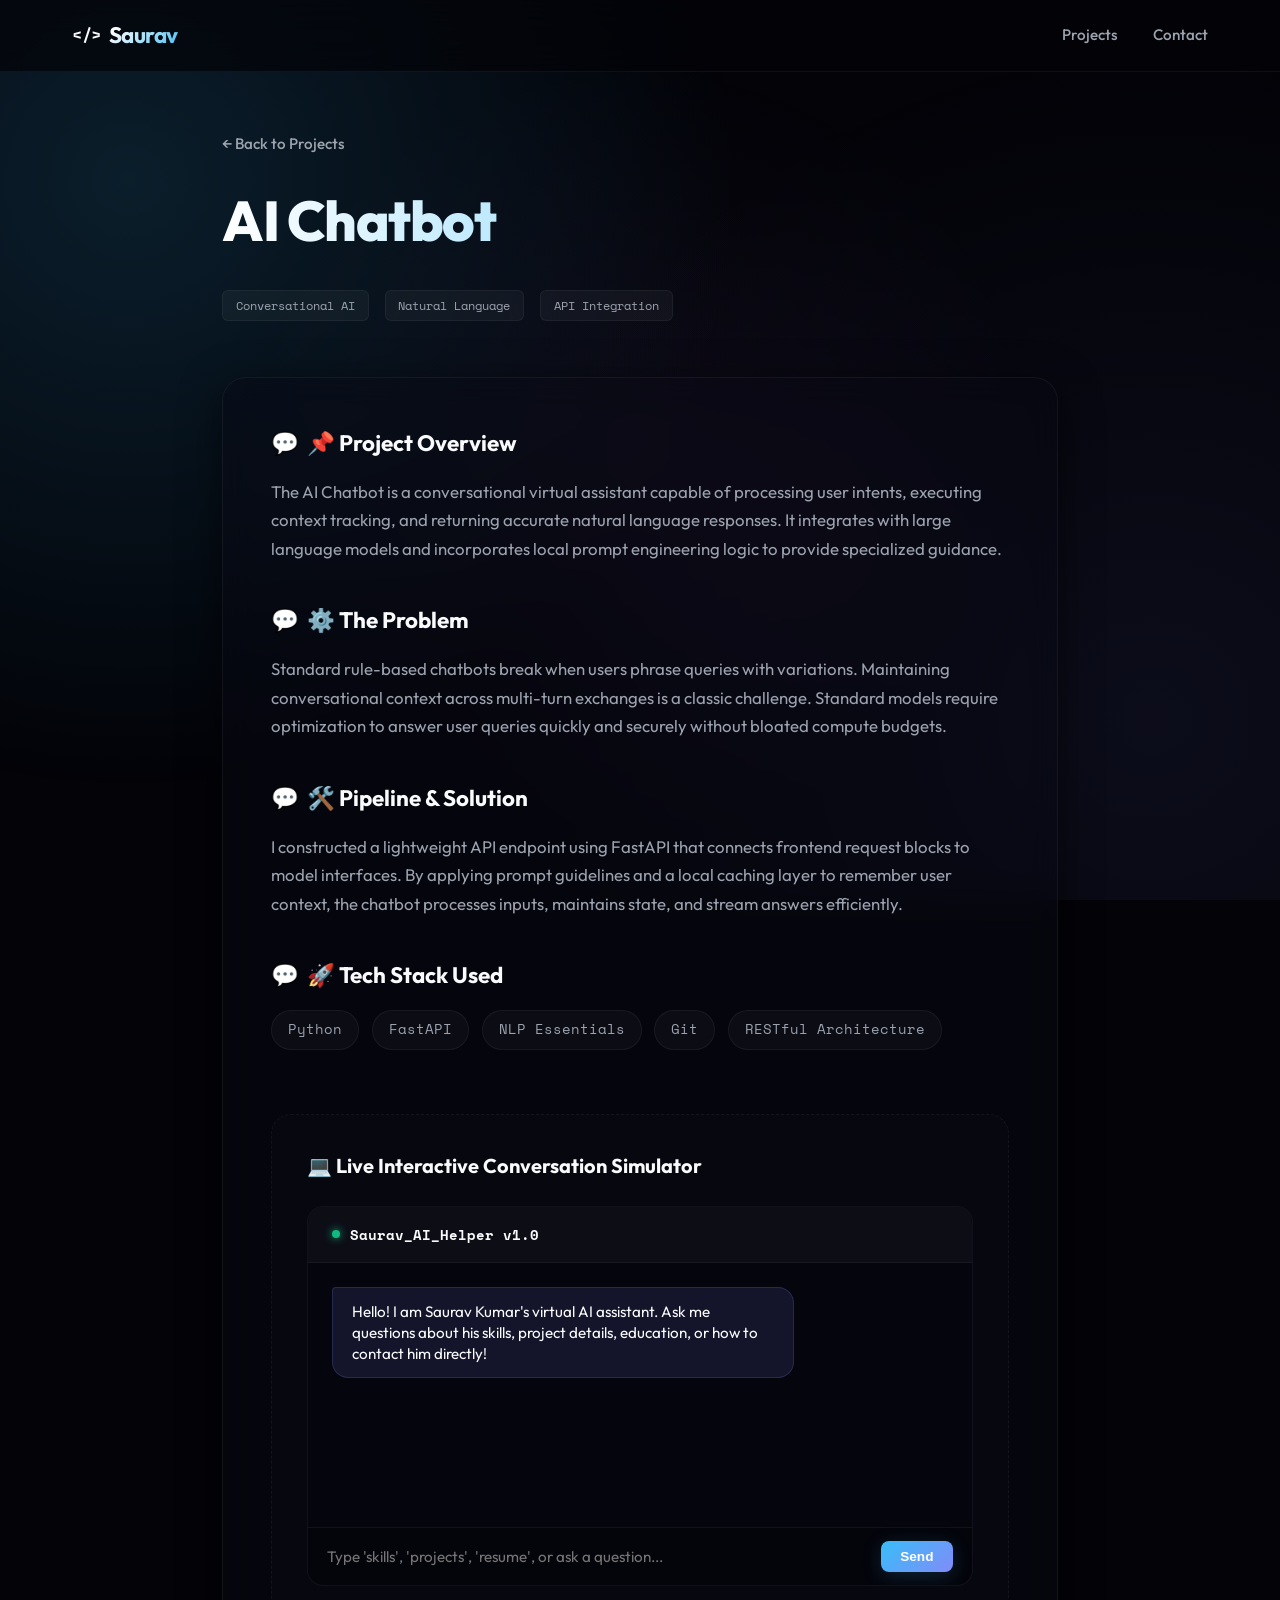
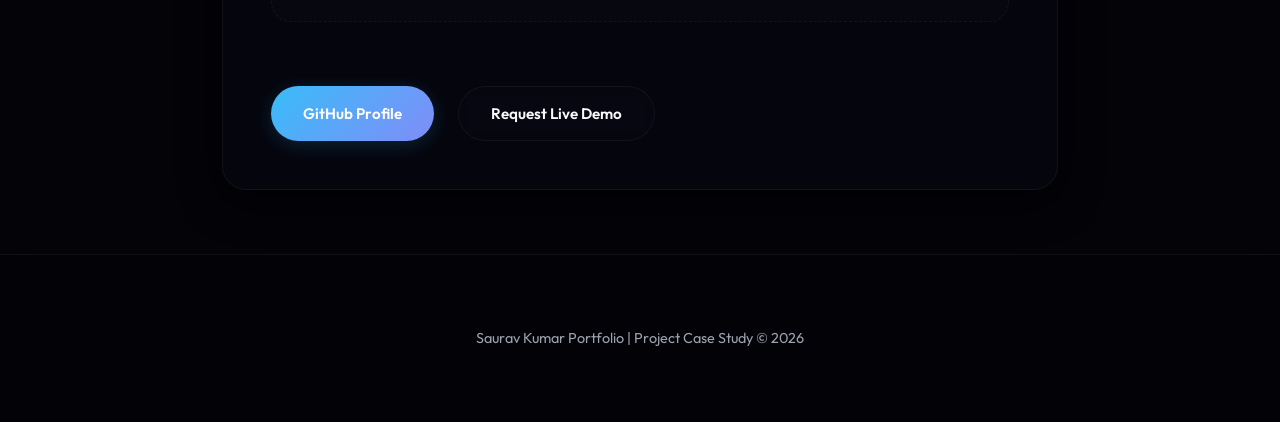
==== projects/ai-chatbot/index.html @ 412879da "Portfolio Production Release with Critical Bugfixes" ====
<!DOCTYPE html>
<html lang="en">
<head>
  <meta charset="UTF-8">
  <meta name="viewport" content="width=device-width, initial-scale=1.0">
  
  <!-- SEO tags -->
  <title>AI Chatbot Assistant | Saurav Kumar Project Case Study</title>
  <meta name="description" content="Case study and interactive chat simulator of Saurav Kumar's conversational AI assistant.">
  <meta name="keywords" content="AI Chatbot, Conversational AI, Python, FastAPI, API integration">
  
  <!-- Favicon -->
  <link rel="icon" type="image/png" href="https://fonts.gstatic.com/s/i/materialiconsoutlined/terminal/v14/24px.svg">

  <!-- Style links -->
  <link rel="stylesheet" href="../../css/style.css">
  <link rel="stylesheet" href="../../css/animations.css">
  
  <style>
    .project-detail-container {
      max-width: 900px;
      margin: 8rem auto 4rem;
      padding: 0 2rem;
    }
    .project-header-section {
      display: flex;
      flex-direction: column;
      gap: 1.5rem;
      margin-bottom: 3.5rem;
    }
    .back-btn-container {
      margin-bottom: 1rem;
    }
    .project-title {
      font-size: clamp(2.2rem, 6vw, 3.5rem);
      font-weight: 800;
      letter-spacing: -1.5px;
      background: linear-gradient(to right, #ffffff, var(--primary));
      -webkit-background-clip: text;
      -webkit-text-fill-color: transparent;
    }
    .project-meta {
      display: flex;
      gap: 1rem;
      flex-wrap: wrap;
    }
    .project-card-full {
      background: var(--bg-card);
      border: 1px solid var(--border-glass);
      border-radius: 24px;
      padding: 3rem;
      backdrop-filter: blur(16px);
      -webkit-backdrop-filter: blur(16px);
      box-shadow: var(--shadow-premium);
      display: flex;
      flex-direction: column;
      gap: 2.5rem;
      margin-bottom: 3rem;
    }
    .section-block h3 {
      font-size: 1.4rem;
      margin-bottom: 1rem;
      color: var(--text-main);
      display: flex;
      align-items: center;
      gap: 8px;
    }
    .section-block h3::before {
      content: '💬';
      color: var(--primary);
    }
    .section-block p {
      color: var(--text-muted);
      line-height: 1.7;
      font-size: 1.05rem;
    }
    .tech-tag-list {
      display: flex;
      flex-wrap: wrap;
      gap: 0.8rem;
      margin-top: 1rem;
    }
    .btn-row {
      display: flex;
      gap: 1.5rem;
      margin-top: 1.5rem;
    }

    /* Chat Simulator styling */
    .demo-widget-card {
      background: rgba(255, 255, 255, 0.01);
      border: 1px dashed var(--border-glass);
      border-radius: 20px;
      padding: 2.2rem;
      margin-top: 1.5rem;
    }
    .chat-simulator-container {
      background: rgba(5, 5, 15, 0.5);
      border: 1px solid var(--border-glass);
      border-radius: 16px;
      overflow: hidden;
      display: flex;
      flex-direction: column;
      height: 380px;
      margin-top: 1.5rem;
    }
    .chat-header {
      background: rgba(255, 255, 255, 0.03);
      padding: 1rem 1.5rem;
      border-bottom: 1px solid var(--border-glass);
      display: flex;
      align-items: center;
      gap: 10px;
    }
    .chat-status-dot {
      width: 8px;
      height: 8px;
      background-color: #10b981;
      border-radius: 50%;
      box-shadow: 0 0 8px #10b981;
    }
    .chat-messages {
      flex-grow: 1;
      padding: 1.5rem;
      overflow-y: auto;
      display: flex;
      flex-direction: column;
      gap: 1rem;
    }
    .chat-msg {
      max-width: 75%;
      padding: 0.8rem 1.2rem;
      border-radius: 16px;
      font-size: 0.95rem;
      line-height: 1.4;
    }
    .msg-bot {
      background: rgba(129, 140, 248, 0.12);
      border: 1px solid rgba(129, 140, 248, 0.18);
      color: var(--text-main);
      align-self: flex-start;
      border-top-left-radius: 4px;
    }
    .msg-user {
      background: var(--primary);
      color: #030308;
      align-self: flex-end;
      border-top-right-radius: 4px;
      font-weight: 500;
    }
    .chat-input-bar {
      border-top: 1px solid var(--border-glass);
      padding: 0.8rem 1.2rem;
      display: flex;
      gap: 0.8rem;
      background: rgba(0, 0, 0, 0.2);
    }
    .chat-input {
      flex-grow: 1;
      background: transparent;
      border: none;
      outline: none;
      color: var(--text-main);
      font-family: var(--font-main);
      font-size: 0.95rem;
    }
  </style>
</head>
<body>

  <!-- Background Gradients -->
  <div class="mesh-gradient"></div>

  <!-- NAVBAR -->
  <nav class="navbar">
    <div class="nav-container">
      <a href="../../index.html" class="logo-link">
        <h2 class="logo">Saurav</h2>
      </a>
      <div class="nav-links">
        <a href="../../index.html#projects" class="nav-link">Projects</a>
        <a href="../../index.html#contact" class="nav-link">Contact</a>
      </div>
    </div>
  </nav>

  <!-- MAIN CONTAINER -->
  <main class="project-detail-container">
    <div class="back-btn-container">
      <a href="../../index.html#projects" class="nav-link back-btn" style="display: inline-flex; align-items: center;">
        ← Back to Projects
      </a>
    </div>

    <div class="project-header-section">
      <h1 class="project-title">AI Chatbot</h1>
      <div class="project-meta">
        <span class="tag">Conversational AI</span>
        <span class="tag">Natural Language</span>
        <span class="tag">API Integration</span>
      </div>
    </div>

    <div class="project-card-full">
      <div class="section-block">
        <h3>📌 Project Overview</h3>
        <p>
          The AI Chatbot is a conversational virtual assistant capable of processing user intents, executing context tracking, and returning accurate natural language responses. It integrates with large language models and incorporates local prompt engineering logic to provide specialized guidance.
        </p>
      </div>

      <div class="section-block">
        <h3>⚙️ The Problem</h3>
        <p>
          Standard rule-based chatbots break when users phrase queries with variations. Maintaining conversational context across multi-turn exchanges is a classic challenge. Standard models require optimization to answer user queries quickly and securely without bloated compute budgets.
        </p>
      </div>

      <div class="section-block">
        <h3>🛠️ Pipeline & Solution</h3>
        <p>
          I constructed a lightweight API endpoint using FastAPI that connects frontend request blocks to model interfaces. By applying prompt guidelines and a local caching layer to remember user context, the chatbot processes inputs, maintains state, and stream answers efficiently.
        </p>
      </div>

      <div class="section-block">
        <h3>🚀 Tech Stack Used</h3>
        <div class="tech-tag-list">
          <span class="skill-tag">Python</span>
          <span class="skill-tag">FastAPI</span>
          <span class="skill-tag">NLP Essentials</span>
          <span class="skill-tag">Git</span>
          <span class="skill-tag">RESTful Architecture</span>
        </div>
      </div>

      <!-- INTERACTIVE CHATBOT WIDGET (Phase 3 Interactive Demo) -->
      <div class="demo-widget-card">
        <h3 style="font-size: 1.25rem; color: var(--text-main); margin-bottom: 1rem;">💻 Live Interactive Conversation Simulator</h3>
        
        <div class="chat-simulator-container">
          <div class="chat-header">
            <span class="chat-status-dot"></span>
            <span style="font-size: 0.9rem; font-family: var(--font-mono); font-weight: 600;">Saurav_AI_Helper v1.0</span>
          </div>
          
          <div id="chat-messages" class="chat-messages">
            <div class="chat-msg msg-bot">
              Hello! I am Saurav Kumar's virtual AI assistant. Ask me questions about his skills, project details, education, or how to contact him directly!
            </div>
          </div>
          
          <div class="chat-input-bar">
            <input type="text" id="chat-user-input" class="chat-input" placeholder="Type 'skills', 'projects', 'resume', or ask a question..." autocomplete="off">
            <button id="chat-send-btn" class="btn btn-primary" style="padding: 0.5rem 1.2rem; border-radius: 8px; font-size: 0.85rem;">
              <span>Send</span>
            </button>
          </div>
        </div>
      </div>

      <div class="btn-row">
        <a href="https://github.com/saurav827" target="_blank" rel="noopener noreferrer" class="btn btn-primary">GitHub Profile</a>
        <a href="../../index.html#contact" class="btn btn-secondary">Request Live Demo</a>
      </div>
    </div>
  </main>

  <!-- FOOTER -->
  <footer class="footer">
    <div class="footer-content">
      <p class="footer-text">Saurav Kumar Portfolio | Project Case Study © 2026</p>
    </div>
  </footer>

  <!-- Chat Script -->
  <script>
    document.addEventListener('DOMContentLoaded', () => {
      const messagesContainer = document.getElementById('chat-messages');
      const userInput = document.getElementById('chat-user-input');
      const sendBtn = document.getElementById('chat-send-btn');

      const appendMessage = (text, isUser = false) => {
        const bubble = document.createElement('div');
        bubble.className = `chat-msg ${isUser ? 'msg-user' : 'msg-bot'}`;
        bubble.textContent = text;
        messagesContainer.appendChild(bubble);
        messagesContainer.scrollTop = messagesContainer.scrollHeight;
      };

      const handleSend = () => {
        const query = userInput.value.trim();
        if (query === '') return;

        appendMessage(query, true);
        userInput.value = '';

        // Bot thinking delay
        setTimeout(() => {
          let response = "That's a great question! I am programmed to discuss Saurav Kumar's credentials. Try asking me about his 'skills', 'projects', 'education', or 'contact' details.";
          
          const q = query.toLowerCase();
          if (q.includes('skill') || q.includes('techno') || q.includes('stack')) {
            response = "Saurav's technical skillset is categorized into:\n\n• Frontend: HTML5, CSS3, JavaScript, React, GSAP\n• Backend: FastAPI, Flask, Node.js\n• AI/ML: Python, Pandas, NumPy, Scikit-Learn, NLP\n• Database: SQLite, MySQL";
          } else if (q.includes('project') || q.includes('work') || q.includes('portfol')) {
            response = "Saurav has built several featured systems:\n\n1. Fake News Detection: An NLP tool vectorizing headlines with Scikit-learn.\n2. Loan Approval: ML risk assessor calculating eligibility scores.\n3. Anti Gravity Sandbox: Matter.js physics playground.\n4. AI Chatbot: FastAPI context-aware messaging assistant.";
          } else if (q.includes('contact') || q.includes('email') || q.includes('linked') || q.includes('reach')) {
            response = "You can reach Saurav Kumar directly via:\n\n• Email: sauravkumarnonia@gmail.com\n• LinkedIn: linkedin.com/in/sauravkr9\n• GitHub: github.com/saurav827";
          } else if (q.includes('education') || q.includes('degree') || q.includes('college') || q.includes('btech')) {
            response = "Saurav is pursuing a B.Tech in Computer Science & Engineering (2022-2026), focused on Machine Learning pipelines and full stack structures.";
          } else if (q.includes('hello') || q.includes('hi ') || q.includes('hey')) {
            response = "Hello there! How can I help you explore Saurav Kumar's developer profile today?";
          } else if (q.includes('resume') || q.includes('cv')) {
            response = "You can download Saurav's full developer resume directly from the Hero section on the main portfolio page via the 'Download CV' link!";
          }

          appendMessage(response, false);
        }, 800);
      };

      sendBtn.addEventListener('click', handleSend);
      userInput.addEventListener('keydown', (e) => {
        if (e.key === 'Enter') {
          handleSend();
        }
      });
    });
  </script>
</body>
</html>
---- css/style.css ----
@import url('https://fonts.googleapis.com/css2?family=Space+Mono:wght@400;700&family=Outfit:wght@300;400;500;600;700&display=swap');

:root {
  /* Premium Dark Theme variables (Vercel/Linear inspired) */
  --bg-dark: #000002;
  --bg-body: #030308;
  --bg-card: rgba(10, 10, 20, 0.45);
  --bg-nav: rgba(3, 3, 8, 0.7);
  --primary: #38bdf8;
  --secondary: #818cf8;
  --accent-purple: #c084fc;
  --accent-pink: #f472b6;
  --accent-glow: rgba(56, 189, 248, 0.15);
  --text-main: #f9fafb;
  --text-muted: #9ca3af;
  --border-glass: rgba(255, 255, 255, 0.05);
  --border-glass-hover: rgba(255, 255, 255, 0.12);
  --shadow-premium: 0 10px 40px rgba(0, 0, 0, 0.6);
  --shadow-inset: inset 0 1px 2px rgba(255, 255, 255, 0.05);
  
  --font-main: 'Outfit', sans-serif;
  --font-mono: 'Space Mono', monospace;
  --transition: all 0.3s cubic-bezier(0.16, 1, 0.3, 1);
}

/* Light Theme variables (Stripe/GitHub inspired) */
body[data-theme="light"] {
  --bg-dark: #f8fafc;
  --bg-body: #ffffff;
  --bg-card: rgba(255, 255, 255, 0.8);
  --bg-nav: rgba(255, 255, 255, 0.8);
  --primary: #0284c7;
  --secondary: #4f46e5;
  --accent-purple: #7c3aed;
  --accent-pink: #db2777;
  --accent-glow: rgba(2, 132, 199, 0.08);
  --text-main: #0f172a;
  --text-muted: #475569;
  --border-glass: rgba(0, 0, 0, 0.06);
  --border-glass-hover: rgba(0, 0, 0, 0.12);
  --shadow-premium: 0 8px 30px rgba(0, 0, 0, 0.04);
  --shadow-inset: inset 0 1px 0 rgba(255, 255, 255, 0.6);
}

* {
  margin: 0;
  padding: 0;
  box-sizing: border-box;
}

html {
  scroll-behavior: smooth;
}

body {
  background-color: var(--bg-body);
  color: var(--text-main);
  font-family: var(--font-main);
  overflow-x: hidden;
  line-height: 1.6;
  transition: background-color 0.4s ease, color 0.4s ease;
}

/* BACKGROUNDS */
.mesh-gradient {
  position: fixed;
  top: 0;
  left: 0;
  width: 100%;
  height: 100%;
  z-index: -1;
  background: 
    radial-gradient(circle at 10% 20%, var(--accent-glow) 0%, transparent 45%),
    radial-gradient(circle at 90% 80%, rgba(129, 140, 248, 0.08) 0%, transparent 50%),
    radial-gradient(circle at 50% 50%, rgba(192, 132, 252, 0.05) 0%, transparent 50%);
  pointer-events: none;
}

/* NAVBAR */
.navbar {
  position: fixed;
  top: 0;
  width: 100%;
  padding: 1.1rem 0;
  z-index: 1000;
  background: var(--bg-nav);
  backdrop-filter: blur(20px);
  -webkit-backdrop-filter: blur(20px);
  border-bottom: 1px solid var(--border-glass);
  transition: background 0.3s, border 0.3s;
}

.nav-container {
  max-width: 1200px;
  margin: 0 auto;
  display: flex;
  justify-content: space-between;
  align-items: center;
  padding: 0 2rem;
}

.logo-link {
  text-decoration: none;
}

.logo {
  font-size: 1.4rem;
  font-weight: 700;
  letter-spacing: -0.5px;
  background: linear-gradient(135deg, var(--text-main) 40%, var(--primary) 100%);
  -webkit-background-clip: text;
  -webkit-text-fill-color: transparent;
  display: flex;
  align-items: center;
  gap: 8px;
}

.logo::before {
  content: '</>';
  font-family: var(--font-mono);
  font-size: 1.05rem;
  color: var(--primary);
  font-weight: 700;
}

.nav-links {
  display: flex;
  gap: 2.2rem;
  align-items: center;
}

.nav-link {
  text-decoration: none;
  color: var(--text-muted);
  font-size: 0.95rem;
  font-weight: 500;
  transition: var(--transition);
  position: relative;
  padding: 4px 0;
}

.nav-link::after {
  content: '';
  position: absolute;
  bottom: 0;
  left: 0;
  width: 0;
  height: 2px;
  background: var(--primary);
  transition: var(--transition);
}

.nav-link:hover {
  color: var(--text-main);
}

.nav-link:hover::after {
  width: 100%;
}

.nav-right-btn-group {
  display: flex;
  align-items: center;
  gap: 1.2rem;
}

.theme-toggle {
  background: var(--bg-card);
  border: 1px solid var(--border-glass);
  color: var(--text-main);
  cursor: pointer;
  font-size: 1.05rem;
  padding: 8px 12px;
  border-radius: 12px;
  transition: var(--transition);
}

.theme-toggle:hover {
  transform: scale(1.05);
  border-color: var(--primary);
  box-shadow: 0 0 15px rgba(56, 189, 248, 0.2);
}

.menu-btn {
  display: none;
  background: none;
  border: none;
  color: var(--text-main);
  font-size: 1.8rem;
  cursor: pointer;
}

/* HERO SECTION */
.hero {
  min-height: 100vh;
  display: flex;
  flex-direction: column;
  justify-content: center;
  align-items: center;
  text-align: center;
  padding: 8rem 2rem 4rem;
  position: relative;
}

/* Glowing Availability Badge */
.availability-badge {
  display: inline-flex;
  align-items: center;
  gap: 8px;
  background: rgba(16, 185, 129, 0.08);
  border: 1px solid rgba(16, 185, 129, 0.2);
  color: #10b981;
  padding: 6px 14px;
  border-radius: 50px;
  font-size: 0.85rem;
  font-weight: 600;
  margin-bottom: 2rem;
  font-family: var(--font-mono);
}

.badge-dot {
  width: 8px;
  height: 8px;
  background-color: #10b981;
  border-radius: 50%;
  position: relative;
}

.badge-dot::after {
  content: '';
  position: absolute;
  top: 0;
  left: 0;
  width: 100%;
  height: 100%;
  border-radius: 50%;
  background-color: #10b981;
  animation: ping 1.5s cubic-bezier(0, 0, 0.2, 1) infinite;
}

@keyframes ping {
  75%, 100% {
    transform: scale(2.5);
    opacity: 0;
  }
}

.profile-image-wrapper {
  position: relative;
  width: 160px;
  height: 160px;
  margin-bottom: 2rem;
}

.profile-image {
  width: 100%;
  height: 100%;
  border-radius: 50%;
  object-fit: cover;
  border: 1px solid var(--border-glass);
  padding: 6px;
  background: var(--bg-card);
  position: relative;
  z-index: 2;
}

.profile-glow {
  position: absolute;
  top: 50%;
  left: 50%;
  transform: translate(-50%, -50%);
  width: 106%;
  height: 106%;
  border-radius: 50%;
  border: 1px solid var(--primary);
  box-shadow: 0 0 35px var(--accent-glow);
  animation: pulse-glow 3s infinite ease-in-out;
  z-index: 1;
}

@keyframes pulse-glow {
  0%, 100% { opacity: 0.6; transform: translate(-50%, -50%) scale(1); }
  50% { opacity: 1; transform: translate(-50%, -50%) scale(1.03); border-color: var(--secondary); }
}

.hero-tagline {
  font-size: 0.85rem;
  text-transform: uppercase;
  letter-spacing: 3px;
  color: var(--primary);
  margin-bottom: 0.8rem;
  font-family: var(--font-mono);
  font-weight: 700;
}

.hero-title {
  font-size: clamp(2.8rem, 8vw, 4.8rem);
  font-weight: 800;
  letter-spacing: -2px;
  margin-bottom: 0.8rem;
  line-height: 1.1;
  background: linear-gradient(135deg, #ffffff 40%, #a5b4fc 75%, var(--primary) 100%);
  -webkit-background-clip: text;
  -webkit-text-fill-color: transparent;
}

body[data-theme="light"] .hero-title {
  background: linear-gradient(135deg, #0f172a 40%, #4338ca 75%, var(--primary) 100%);
  -webkit-background-clip: text;
  -webkit-text-fill-color: transparent;
}

.hero-subtitle {
  font-family: var(--font-mono);
  font-size: clamp(1.1rem, 3vw, 1.4rem);
  color: var(--text-muted);
  margin-bottom: 2.2rem;
  height: 1.5em;
  font-weight: 500;
}

.typing-text {
  color: var(--secondary);
}

.typing-text::after {
  content: '|';
  animation: blink 0.8s infinite;
  margin-left: 2px;
  color: var(--primary);
}

@keyframes blink {
  0%, 100% { opacity: 1; }
  50% { opacity: 0; }
}

.hero-description {
  max-width: 660px;
  font-size: 1.15rem;
  color: var(--text-muted);
  margin-bottom: 2.8rem;
  font-weight: 400;
}

.hero-buttons {
  display: flex;
  gap: 1.2rem;
  margin-bottom: 4.5rem;
  flex-wrap: wrap;
  justify-content: center;
}

.btn {
  padding: 0.9rem 2rem;
  border-radius: 50px;
  text-decoration: none;
  font-weight: 600;
  font-size: 0.95rem;
  transition: var(--transition);
  cursor: pointer;
  display: inline-flex;
  align-items: center;
  gap: 8px;
}

.btn-primary {
  background: linear-gradient(135deg, var(--primary) 0%, var(--secondary) 100%);
  color: #ffffff;
  border: none;
  box-shadow: 0 4px 20px rgba(56, 189, 248, 0.18);
}

.btn-primary:hover {
  transform: translateY(-2px);
  box-shadow: 0 6px 25px rgba(56, 189, 248, 0.3);
}

.btn-secondary {
  background: var(--bg-card);
  color: var(--text-main);
  border: 1px solid var(--border-glass);
  backdrop-filter: blur(8px);
}

.btn-secondary:hover {
  background: var(--border-glass-hover);
  border-color: var(--primary);
  transform: translateY(-2px);
}

.hero-stats {
  display: flex;
  gap: 4.5rem;
  margin-top: 2rem;
  margin-bottom: 1rem;
}

.stat {
  display: flex;
  flex-direction: column;
  align-items: center;
}

.stat-number {
  font-size: 2.1rem;
  font-weight: 700;
  color: var(--text-main);
  background: linear-gradient(135deg, var(--text-main) 50%, var(--primary) 100%);
  -webkit-background-clip: text;
  -webkit-text-fill-color: transparent;
}

.stat-label {
  font-size: 0.75rem;
  color: var(--text-muted);
  text-transform: uppercase;
  letter-spacing: 1.5px;
  margin-top: 4px;
}

.scroll-indicator {
  margin-top: auto;
  padding-top: 3.5rem;
  display: flex;
  flex-direction: column;
  align-items: center;
  gap: 8px;
  color: var(--text-muted);
  font-size: 0.8rem;
  text-transform: uppercase;
  letter-spacing: 1px;
}

.arrow-down {
  width: 20px;
  height: 20px;
  border-bottom: 2px solid var(--text-muted);
  border-right: 2px solid var(--text-muted);
  transform: rotate(45deg);
  animation: bounce-arrow 2s infinite;
}

@keyframes bounce-arrow {
  0%, 20%, 50%, 80%, 100% { transform: translateY(0) rotate(45deg); }
  40% { transform: translateY(-8px) rotate(45deg); }
  60% { transform: translateY(-4px) rotate(45deg); }
}

/* SECTIONS COMMON */
section {
  padding: 8rem 2rem;
  max-width: 1200px;
  margin: 0 auto;
}

.section-header {
  margin-bottom: 4rem;
  position: relative;
}

.section-header h2 {
  font-size: 2.4rem;
  font-weight: 700;
  letter-spacing: -1px;
  color: var(--text-main);
}

.header-accent {
  width: 50px;
  height: 4px;
  background: linear-gradient(to right, var(--primary), var(--secondary));
  margin-top: 0.8rem;
  border-radius: 2px;
}

/* ABOUT SECTION */
.about-grid {
  display: grid;
  grid-template-columns: 1.1fr 0.9fr;
  gap: 4rem;
  align-items: center;
}

.about-text p {
  margin-bottom: 1.5rem;
  color: var(--text-muted);
  font-size: 1.1rem;
  line-height: 1.7;
}

.about-info {
  background: var(--bg-card);
  padding: 2.5rem;
  border-radius: 24px;
  border: 1px solid var(--border-glass);
  backdrop-filter: blur(16px);
  -webkit-backdrop-filter: blur(16px);
  display: flex;
  flex-direction: column;
  gap: 1.8rem;
  box-shadow: var(--shadow-premium);
}

.info-item {
  display: flex;
  flex-direction: column;
  gap: 0.3rem;
}

.info-item strong {
  font-size: 0.8rem;
  text-transform: uppercase;
  letter-spacing: 1.5px;
  color: var(--primary);
  font-family: var(--font-mono);
}

.info-item span {
  font-size: 1.1rem;
  color: var(--text-main);
  font-weight: 500;
}

/* EDUCATION TIMELINE & ROADMAP */
.about-timeline-section {
  margin-top: 6rem;
}

.timeline-title {
  text-align: center;
  font-size: 1.8rem;
  margin-bottom: 3rem;
  font-weight: 700;
}

.timeline {
  position: relative;
  max-width: 850px;
  margin: 0 auto;
}

.timeline::before {
  content: '';
  position: absolute;
  left: 50%;
  top: 0;
  bottom: 0;
  width: 2px;
  background: var(--border-glass);
  transform: translateX(-50%);
}

.timeline-item {
  position: relative;
  margin-bottom: 3.5rem;
  width: 50%;
  padding: 0 2.5rem;
}

.timeline-item:nth-child(odd) {
  left: 0;
  text-align: right;
}

.timeline-item:nth-child(even) {
  left: 50%;
  text-align: left;
}

.timeline-dot {
  position: absolute;
  top: 6px;
  width: 16px;
  height: 16px;
  border-radius: 50%;
  background: var(--bg-body);
  border: 3px solid var(--primary);
  z-index: 10;
}

.timeline-item:nth-child(odd) .timeline-dot {
  right: -8px;
}

.timeline-item:nth-child(even) .timeline-dot {
  left: -8px;
}

.timeline-date {
  font-family: var(--font-mono);
  font-size: 0.9rem;
  color: var(--primary);
  font-weight: 700;
  margin-bottom: 0.5rem;
}

.timeline-content {
  background: var(--bg-card);
  border: 1px solid var(--border-glass);
  padding: 1.8rem;
  border-radius: 20px;
  backdrop-filter: blur(12px);
  -webkit-backdrop-filter: blur(12px);
  box-shadow: var(--shadow-premium);
  transition: var(--transition);
}

.timeline-content:hover {
  border-color: var(--secondary);
  transform: translateY(-3px);
  box-shadow: 0 10px 25px rgba(129, 140, 248, 0.08);
}

.timeline-content h3 {
  font-size: 1.2rem;
  color: var(--text-main);
  margin-bottom: 0.4rem;
  font-weight: 600;
}

.timeline-content h4 {
  font-size: 0.9rem;
  color: var(--secondary);
  margin-bottom: 0.8rem;
  font-weight: 500;
}

.timeline-content p {
  font-size: 0.95rem;
  color: var(--text-muted);
  line-height: 1.5;
}

/* SKILLS SECTION */
.skills-container {
  display: grid;
  grid-template-columns: repeat(auto-fit, minmax(220px, 1fr));
  gap: 2rem;
}

.skills-category {
  background: var(--bg-card);
  border: 1px solid var(--border-glass);
  border-radius: 20px;
  padding: 2.2rem;
  backdrop-filter: blur(16px);
  -webkit-backdrop-filter: blur(16px);
  box-shadow: var(--shadow-premium);
  transition: var(--transition);
}

.skills-category:hover {
  transform: translateY(-5px);
  border-color: var(--primary);
  box-shadow: 0 12px 25px rgba(56, 189, 248, 0.08);
}

.skills-category h3 {
  font-size: 1.25rem;
  margin-bottom: 1.5rem;
  color: var(--text-main);
  border-bottom: 1px solid var(--border-glass);
  padding-bottom: 0.6rem;
  display: flex;
  align-items: center;
  gap: 8px;
}

.skills-category h3::before {
  content: '✦';
  color: var(--primary);
}

.skills-tags {
  display: flex;
  flex-wrap: wrap;
  gap: 0.6rem;
}

.skill-tag {
  background: rgba(255, 255, 255, 0.03);
  padding: 0.5rem 1rem;
  border-radius: 50px;
  border: 1px solid var(--border-glass);
  font-size: 0.85rem;
  font-weight: 500;
  color: var(--text-muted);
  transition: var(--transition);
  font-family: var(--font-mono);
}

.skill-tag:hover {
  border-color: var(--secondary);
  background: rgba(129, 140, 248, 0.08);
  transform: translateY(-2px);
  color: var(--text-main);
}

/* PROJECTS SECTION */
.featured-project-card {
  background: var(--bg-card);
  border: 1px solid var(--border-glass);
  border-radius: 24px;
  padding: 3rem;
  margin-bottom: 4rem;
  backdrop-filter: blur(20px);
  -webkit-backdrop-filter: blur(20px);
  box-shadow: var(--shadow-premium);
  display: grid;
  grid-template-columns: 1.2fr 0.8fr;
  gap: 3.5rem;
  transition: var(--transition);
  position: relative;
  overflow: hidden;
}

.featured-project-card:hover {
  border-color: var(--primary);
  box-shadow: 0 20px 50px rgba(56, 189, 248, 0.12);
}

.featured-badge {
  position: absolute;
  top: 1.5rem;
  right: 1.5rem;
  background: linear-gradient(135deg, var(--primary), var(--secondary));
  color: white;
  padding: 6px 14px;
  border-radius: 50px;
  font-size: 0.75rem;
  font-weight: 700;
  letter-spacing: 1px;
  text-transform: uppercase;
  box-shadow: 0 2px 10px rgba(56, 189, 248, 0.2);
}

.featured-left {
  display: flex;
  flex-direction: column;
  justify-content: center;
}

.featured-left h3 {
  font-size: 2rem;
  color: var(--text-main);
  margin-bottom: 1rem;
  font-weight: 700;
}

.featured-left p {
  color: var(--text-muted);
  font-size: 1.05rem;
  line-height: 1.6;
  margin-bottom: 1.8rem;
}

.featured-details {
  display: flex;
  flex-direction: column;
  gap: 1.5rem;
  margin-bottom: 2rem;
}

.details-block h4 {
  font-size: 0.95rem;
  color: var(--primary);
  text-transform: uppercase;
  letter-spacing: 1px;
  margin-bottom: 0.4rem;
}

.details-block p {
  font-size: 0.95rem;
  color: var(--text-muted);
  margin-bottom: 0;
  line-height: 1.4;
}

.featured-right {
  display: flex;
  flex-direction: column;
  justify-content: center;
  align-items: center;
  background: radial-gradient(circle at center, rgba(129, 140, 248, 0.05) 0%, transparent 80%);
  border-left: 1px solid var(--border-glass);
  padding-left: 3.5rem;
}

.featured-metrics-row {
  display: grid;
  grid-template-columns: repeat(2, 1fr);
  gap: 2rem;
  width: 100%;
  margin-top: 1.5rem;
}

.metric-box {
  background: rgba(255, 255, 255, 0.02);
  border: 1px solid var(--border-glass);
  border-radius: 16px;
  padding: 1.2rem;
  text-align: center;
  transition: var(--transition);
}

.metric-box:hover {
  border-color: var(--secondary);
  background: rgba(129, 140, 248, 0.04);
}

.metric-val {
  font-size: 1.8rem;
  font-weight: 700;
  color: var(--secondary);
  font-family: var(--font-mono);
}

.metric-lbl {
  font-size: 0.75rem;
  color: var(--text-muted);
  text-transform: uppercase;
  letter-spacing: 0.5px;
  margin-top: 4px;
}

.projects-grid {
  display: grid;
  grid-template-columns: repeat(auto-fit, minmax(330px, 1fr));
  gap: 2.5rem;
}

.project-card {
  background: var(--bg-card);
  border-radius: 24px;
  overflow: hidden;
  border: 1px solid var(--border-glass);
  backdrop-filter: blur(16px);
  -webkit-backdrop-filter: blur(16px);
  transition: var(--transition);
  display: flex;
  flex-direction: column;
}

.project-card:hover {
  transform: translateY(-8px);
  border-color: var(--primary);
  box-shadow: 0 20px 45px rgba(56, 189, 248, 0.12);
}

.project-image {
  position: relative;
  height: 200px;
  overflow: hidden;
}

.project-image-fallback {
  width: 100%;
  height: 100%;
  display: flex;
  flex-direction: column;
  justify-content: center;
  align-items: center;
  padding: 2rem;
  color: var(--primary);
  text-align: center;
  background: radial-gradient(circle at center, rgba(129, 140, 248, 0.08) 0%, transparent 85%);
  transition: var(--transition);
}

.project-image-fallback span {
  font-size: 2.8rem;
  margin-bottom: 8px;
}

.project-image-fallback p {
  font-family: var(--font-mono);
  font-size: 0.75rem;
  color: var(--text-muted);
  letter-spacing: 1px;
}

.project-overlay {
  position: absolute;
  inset: 0;
  background: rgba(5, 5, 15, 0.75);
  backdrop-filter: blur(6px);
  display: flex;
  justify-content: center;
  align-items: center;
  opacity: 0;
  transition: opacity 0.3s ease;
}

.project-card:hover .project-overlay {
  opacity: 1;
}

.project-content {
  padding: 2rem;
  display: flex;
  flex-direction: column;
  flex-grow: 1;
}

.project-content h3 {
  font-size: 1.35rem;
  margin-bottom: 0.6rem;
  color: var(--text-main);
  font-weight: 700;
}

.project-content p {
  color: var(--text-muted);
  font-size: 0.95rem;
  margin-bottom: 1.8rem;
  line-height: 1.5;
  flex-grow: 1;
}

.project-tags {
  display: flex;
  flex-wrap: wrap;
  gap: 0.5rem;
  margin-bottom: 1.5rem;
}

.tag {
  font-size: 0.75rem;
  background: rgba(255, 255, 255, 0.04);
  color: var(--text-muted);
  padding: 0.3rem 0.8rem;
  border-radius: 6px;
  border: 1px solid var(--border-glass);
  font-family: var(--font-mono);
}

.project-actions {
  display: flex;
  gap: 0.8rem;
}

.project-btn {
  text-decoration: none;
  font-size: 0.85rem;
  font-weight: 600;
  padding: 0.6rem 1.2rem;
  border-radius: 50px;
  display: inline-flex;
  align-items: center;
  gap: 6px;
  transition: var(--transition);
}

.project-btn-primary {
  background: var(--text-main);
  color: var(--bg-body);
  border: 1px solid var(--text-main);
}

.project-btn-primary:hover {
  transform: translateY(-2px);
  box-shadow: 0 4px 12px rgba(255, 255, 255, 0.1);
}

.project-btn-secondary {
  background: transparent;
  color: var(--text-main);
  border: 1px solid var(--border-glass);
}

.project-btn-secondary:hover {
  border-color: var(--primary);
  background: rgba(56, 189, 248, 0.05);
  transform: translateY(-2px);
}

/* GITHUB SECTION */
.github-card {
  background: var(--bg-card);
  border: 1px solid var(--border-glass);
  border-radius: 24px;
  padding: 3rem;
  backdrop-filter: blur(20px);
  -webkit-backdrop-filter: blur(20px);
  box-shadow: var(--shadow-premium);
  display: flex;
  flex-direction: column;
  gap: 2.5rem;
}

.github-header {
  display: flex;
  justify-content: space-between;
  align-items: center;
  flex-wrap: wrap;
  gap: 1.5rem;
}

.github-profile-info {
  display: flex;
  align-items: center;
  gap: 1.2rem;
}

.github-avatar {
  width: 60px;
  height: 60px;
  border-radius: 50%;
  border: 2px solid var(--primary);
}

.github-profile-text h3 {
  font-size: 1.3rem;
  font-weight: 700;
  color: var(--text-main);
}

.github-profile-text p {
  color: var(--text-muted);
  font-size: 0.9rem;
  font-family: var(--font-mono);
}

.github-stats-row {
  display: grid;
  grid-template-columns: repeat(auto-fit, minmax(150px, 1fr));
  gap: 2rem;
}

.github-stat-card {
  background: rgba(255, 255, 255, 0.015);
  border: 1px solid var(--border-glass);
  border-radius: 16px;
  padding: 1.5rem;
  text-align: center;
  transition: var(--transition);
}

.github-stat-card:hover {
  transform: translateY(-3px);
  border-color: var(--secondary);
  background: rgba(129, 140, 248, 0.04);
}

.github-stat-value {
  font-size: 2rem;
  font-weight: 700;
  color: var(--primary);
  font-family: var(--font-mono);
}

.github-stat-label {
  font-size: 0.8rem;
  color: var(--text-muted);
  text-transform: uppercase;
  letter-spacing: 1px;
  margin-top: 5px;
}

/* Recent Repos Grid */
.github-recent-repos {
  border-top: 1px solid var(--border-glass);
  padding-top: 2rem;
}

.github-recent-title {
  font-size: 1.15rem;
  font-weight: 600;
  margin-bottom: 1.5rem;
  font-family: var(--font-mono);
  color: var(--primary);
  display: flex;
  align-items: center;
  gap: 8px;
}

.github-recent-title::before {
  content: '⚡';
}

.recent-repos-grid {
  display: grid;
  grid-template-columns: repeat(auto-fit, minmax(240px, 1fr));
  gap: 1.5rem;
}

.repo-card {
  background: rgba(255, 255, 255, 0.01);
  border: 1px solid var(--border-glass);
  border-radius: 16px;
  padding: 1.5rem;
  display: flex;
  flex-direction: column;
  justify-content: space-between;
  min-height: 140px;
  transition: var(--transition);
  text-decoration: none;
}

.repo-card:hover {
  transform: translateY(-3px);
  border-color: var(--secondary);
  background: rgba(129, 140, 248, 0.04);
}

.repo-header h4 {
  font-size: 1.05rem;
  font-weight: 600;
  color: var(--text-main);
  margin-bottom: 0.4rem;
  word-break: break-all;
}

.repo-desc {
  font-size: 0.85rem;
  color: var(--text-muted);
  line-height: 1.4;
  margin-bottom: 1rem;
  flex-grow: 1;
}

.repo-footer {
  display: flex;
  justify-content: space-between;
  align-items: center;
  font-size: 0.75rem;
  color: var(--text-muted);
  font-family: var(--font-mono);
}

.repo-lang {
  display: flex;
  align-items: center;
  gap: 5px;
}

.lang-dot {
  width: 8px;
  height: 8px;
  border-radius: 50%;
}

.lang-python { background-color: #3572A5; }
.lang-javascript { background-color: #f1e05a; }
.lang-html { background-color: #e34c26; }
.lang-css { background-color: #563d7c; }

/* Skeleton Loader styling */
.skeleton {
  background: linear-gradient(90deg, rgba(255, 255, 255, 0.03) 25%, rgba(255, 255, 255, 0.08) 50%, rgba(255, 255, 255, 0.03) 75%);
  background-size: 200% 100%;
  animation: shimmer 1.5s infinite;
  border-radius: 8px;
}

.skeleton-text {
  height: 14px;
  margin-bottom: 8px;
}

.skeleton-title {
  height: 20px;
  width: 60%;
  margin-bottom: 12px;
}

.skeleton-card {
  height: 140px;
  border-radius: 16px;
  border: 1px solid var(--border-glass);
}

@keyframes shimmer {
  0% { background-position: 200% 0; }
  100% { background-position: -200% 0; }
}

.github-graph-container {
  display: flex;
  flex-direction: column;
  gap: 1rem;
}

.github-graph-header {
  font-size: 0.9rem;
  color: var(--text-muted);
  font-family: var(--font-mono);
  display: flex;
  justify-content: space-between;
}

.github-contrib-graph {
  background: rgba(5, 5, 20, 0.4);
  border: 1px solid var(--border-glass);
  border-radius: 12px;
  padding: 1.5rem;
  display: flex;
  flex-direction: column;
  gap: 4px;
  overflow-x: auto;
}

.graph-row {
  display: flex;
  gap: 4px;
}

.graph-cell {
  width: 10px;
  height: 10px;
  border-radius: 2px;
  background-color: rgba(255, 255, 255, 0.04);
}

.graph-cell.level-0 { background-color: rgba(255, 255, 255, 0.04); }
.graph-cell.level-1 { background-color: rgba(56, 189, 248, 0.18); }
.graph-cell.level-2 { background-color: rgba(56, 189, 248, 0.4); }
.graph-cell.level-3 { background-color: rgba(56, 189, 248, 0.65); }
.graph-cell.level-4 { background-color: var(--primary); }

/* CERTIFICATIONS SECTION */
.certifications-grid {
  display: grid;
  grid-template-columns: repeat(auto-fit, minmax(280px, 1fr));
  gap: 2rem;
}

.cert-card {
  background: var(--bg-card);
  border: 1px solid var(--border-glass);
  border-radius: 24px;
  padding: 2.2rem;
  backdrop-filter: blur(16px);
  -webkit-backdrop-filter: blur(16px);
  box-shadow: var(--shadow-premium);
  transition: var(--transition);
  display: flex;
  flex-direction: column;
  gap: 1.2rem;
}

.cert-card:hover {
  transform: translateY(-5px);
  border-color: var(--primary);
  box-shadow: 0 12px 25px rgba(56, 189, 248, 0.08);
}

.cert-icon {
  font-size: 2.2rem;
  width: 50px;
  height: 50px;
  display: flex;
  align-items: center;
  justify-content: center;
  background: rgba(129, 140, 248, 0.08);
  border-radius: 12px;
  color: var(--secondary);
}

.cert-info h3 {
  font-size: 1.25rem;
  font-weight: 700;
  color: var(--text-main);
  margin-bottom: 0.4rem;
}

.cert-issuer {
  font-size: 0.9rem;
  font-weight: 600;
  color: var(--primary);
  margin-bottom: 0.8rem;
}

.cert-desc {
  font-size: 0.9rem;
  color: var(--text-muted);
  line-height: 1.4;
}

/* CONTACT SECTION */
.contact-intro {
  text-align: center;
  font-size: 1.15rem;
  color: var(--text-muted);
  margin-bottom: 3.5rem;
  max-width: 600px;
  margin-left: auto;
  margin-right: auto;
}

.contact-grid {
  display: grid;
  grid-template-columns: repeat(auto-fit, minmax(260px, 1fr));
  gap: 2rem;
}

.contact-card {
  background: var(--bg-card);
  padding: 3rem 2rem;
  border-radius: 24px;
  text-align: center;
  text-decoration: none;
  border: 1px solid var(--border-glass);
  backdrop-filter: blur(16px);
  -webkit-backdrop-filter: blur(16px);
  box-shadow: var(--shadow-premium);
  transition: var(--transition);
  display: flex;
  flex-direction: column;
  align-items: center;
}

.contact-card:hover {
  border-color: var(--primary);
  transform: scale(1.02) translateY(-4px);
  box-shadow: 0 15px 30px rgba(56, 189, 248, 0.1);
}

.contact-icon {
  width: 64px;
  height: 64px;
  border-radius: 50%;
  background: rgba(255, 255, 255, 0.02);
  border: 1.5px solid var(--border-glass);
  font-size: 2rem;
  display: flex;
  align-items: center;
  justify-content: center;
  margin-bottom: 1.8rem;
  transition: var(--transition);
  color: var(--primary);
}

.contact-card:hover .contact-icon {
  background: linear-gradient(135deg, var(--primary) 0%, var(--secondary) 100%);
  color: #ffffff;
  border-color: transparent;
  box-shadow: 0 5px 15px rgba(56, 189, 248, 0.3);
}

.contact-card h3 {
  margin-bottom: 0.6rem;
  color: var(--text-main);
  font-weight: 700;
  font-size: 1.2rem;
}

.contact-card p {
  color: var(--text-muted);
  font-size: 0.95rem;
}

/* FOOTER */
.footer {
  padding: 4.5rem 2rem;
  text-align: center;
  border-top: 1px solid var(--border-glass);
  background: var(--bg-nav);
  backdrop-filter: blur(20px);
  -webkit-backdrop-filter: blur(20px);
}

.footer-content {
  max-width: 1200px;
  margin: 0 auto;
  display: flex;
  flex-direction: column;
  align-items: center;
  gap: 1.5rem;
}

.footer-logo {
  font-size: 1.25rem;
  font-weight: 700;
  color: var(--text-main);
  display: flex;
  align-items: center;
  gap: 6px;
  text-decoration: none;
}

.footer-logo::before {
  content: '</>';
  font-family: var(--font-mono);
  font-size: 1rem;
  color: var(--primary);
}

.footer-text {
  font-size: 0.9rem;
  color: var(--text-muted);
}

.footer-links {
  display: flex;
  justify-content: center;
  gap: 3rem;
}

.footer-links a {
  color: var(--text-muted);
  text-decoration: none;
  font-size: 0.85rem;
  transition: color 0.3s ease;
}

.footer-links a:hover {
  color: var(--primary);
}

/* UTILS */
.custom-cursor {
  width: 16px;
  height: 16px;
  background: var(--text-main);
  border-radius: 50%;
  position: fixed;
  pointer-events: none;
  mix-blend-mode: difference;
  z-index: 10000;
  transform: translate(-50%, -50%);
  transition: transform 0.1s ease;
}

/* LOADER */
#loader {
  position: fixed;
  top: 0;
  left: 0;
  width: 100%;
  height: 100%;
  background-color: var(--bg-body);
  z-index: 10000;
  display: flex;
  justify-content: center;
  align-items: center;
  transition: opacity 0.5s ease;
}

.spinner {
  width: 40px;
  height: 40px;
  border: 3px solid var(--border-glass);
  border-top: 3px solid var(--primary);
  border-radius: 50%;
  animation: spin 1s linear infinite;
}

@keyframes spin {
  0% { transform: rotate(0deg); }
  100% { transform: rotate(360deg); }
}

/* RESPONSIVE LAYOUTS */
@media (max-width: 992px) {
  .about-grid { grid-template-columns: 1fr; gap: 3rem; }
  .about-info { padding: 2rem; }
  .hero-stats { gap: 3rem; }
  .featured-project-card {
    grid-template-columns: 1fr;
    gap: 2.5rem;
    padding: 2rem;
  }
  .featured-right {
    border-left: none;
    border-top: 1px solid var(--border-glass);
    padding-left: 0;
    padding-top: 2.5rem;
  }
}

@media (max-width: 768px) {
  .menu-btn {
    display: block;
  }
  
  .nav-links {
    position: fixed;
    top: 70px;
    left: 0;
    width: 100%;
    background: var(--bg-nav);
    backdrop-filter: blur(20px);
    -webkit-backdrop-filter: blur(20px);
    border-bottom: 1px solid var(--border-glass);
    flex-direction: column;
    padding: 2rem 0;
    gap: 1.8rem;
    transform: translateY(-150%);
    transition: transform 0.4s cubic-bezier(0.16, 1, 0.3, 1);
    z-index: 999;
  }
  
  .nav-links.active {
    transform: translateY(0);
  }
  
  .hero-stats { gap: 2.2rem; flex-wrap: wrap; justify-content: center; }
  .section-header h2 { font-size: 2rem; }
  section { padding: 5rem 1.5rem; }
  .hero { padding-top: 10rem; }
  .footer-links { gap: 1.5rem; flex-wrap: wrap; }
  .custom-cursor { display: none; }

  /* Timeline mobile responsiveness */
  .timeline::before {
    left: 20px;
  }
  .timeline-item {
    width: 100%;
    padding-left: 3.5rem;
    padding-right: 1.5rem;
    margin-bottom: 2.5rem;
  }
  .timeline-item:nth-child(odd),
  .timeline-item:nth-child(even) {
    left: 0;
    text-align: left;
  }
  .timeline-item:nth-child(odd) .timeline-dot,
  .timeline-item:nth-child(even) .timeline-dot {
    left: 12px;
    right: auto;
  }
}

@media (max-width: 480px) {
  .hero-buttons {
    flex-direction: column;
    width: 100%;
  }
  .hero-buttons .btn {
    width: 100%;
    justify-content: center;
  }
}
---- css/animations.css ----
/* Core Animation Keyframes */

/* Entrance animations */
@keyframes fadeInUp {
  from {
    opacity: 0;
    transform: translateY(20px);
  }
  to {
    opacity: 1;
    transform: translateY(0);
  }
}

@keyframes fadeInDown {
  from {
    opacity: 0;
    transform: translateY(-20px);
  }
  to {
    opacity: 1;
    transform: translateY(0);
  }
}

@keyframes fadeInLeft {
  from {
    opacity: 0;
    transform: translateX(-20px);
  }
  to {
    opacity: 1;
    transform: translateX(0);
  }
}

@keyframes fadeInRight {
  from {
    opacity: 0;
    transform: translateX(20px);
  }
  to {
    opacity: 1;
    transform: translateX(0);
  }
}

@keyframes scaleUp {
  from {
    opacity: 0;
    transform: scale(0.96);
  }
  to {
    opacity: 1;
    transform: scale(1);
  }
}

/* Float Drift animation */
@keyframes float {
  0% {
    transform: translateY(0px);
  }
  50% {
    transform: translateY(-8px);
  }
  100% {
    transform: translateY(0px);
  }
}

/* Shimmer load loop */
@keyframes shimmer {
  0% {
    background-position: 200% 0;
  }
  100% {
    background-position: -200% 0;
  }
}

/* Reveal elements animation selectors */
.reveal-el {
  opacity: 0;
  transition: all 0.7s cubic-bezier(0.16, 1, 0.3, 1);
}

.reveal-el.active {
  opacity: 1;
}

.reveal-up {
  transform: translateY(20px);
}
.reveal-up.active {
  transform: translateY(0);
}

.reveal-down {
  transform: translateY(-20px);
}
.reveal-down.active {
  transform: translateY(0);
}

.reveal-left {
  transform: translateX(-30px);
}
.reveal-left.active {
  transform: translateX(0);
}

.reveal-right {
  transform: translateX(30px);
}
.reveal-right.active {
  transform: translateX(0);
}

.reveal-scale {
  transform: scale(0.97);
}
.reveal-scale.active {
  transform: scale(1);
}

.idle-float {
  animation: float 4s ease-in-out infinite;
}

/* Stagger delays */
.delay-100 { transition-delay: 100ms; }
.delay-200 { transition-delay: 200ms; }
.delay-300 { transition-delay: 300ms; }
.delay-400 { transition-delay: 400ms; }
.delay-500 { transition-delay: 500ms; }
.delay-600 { transition-delay: 600ms; }
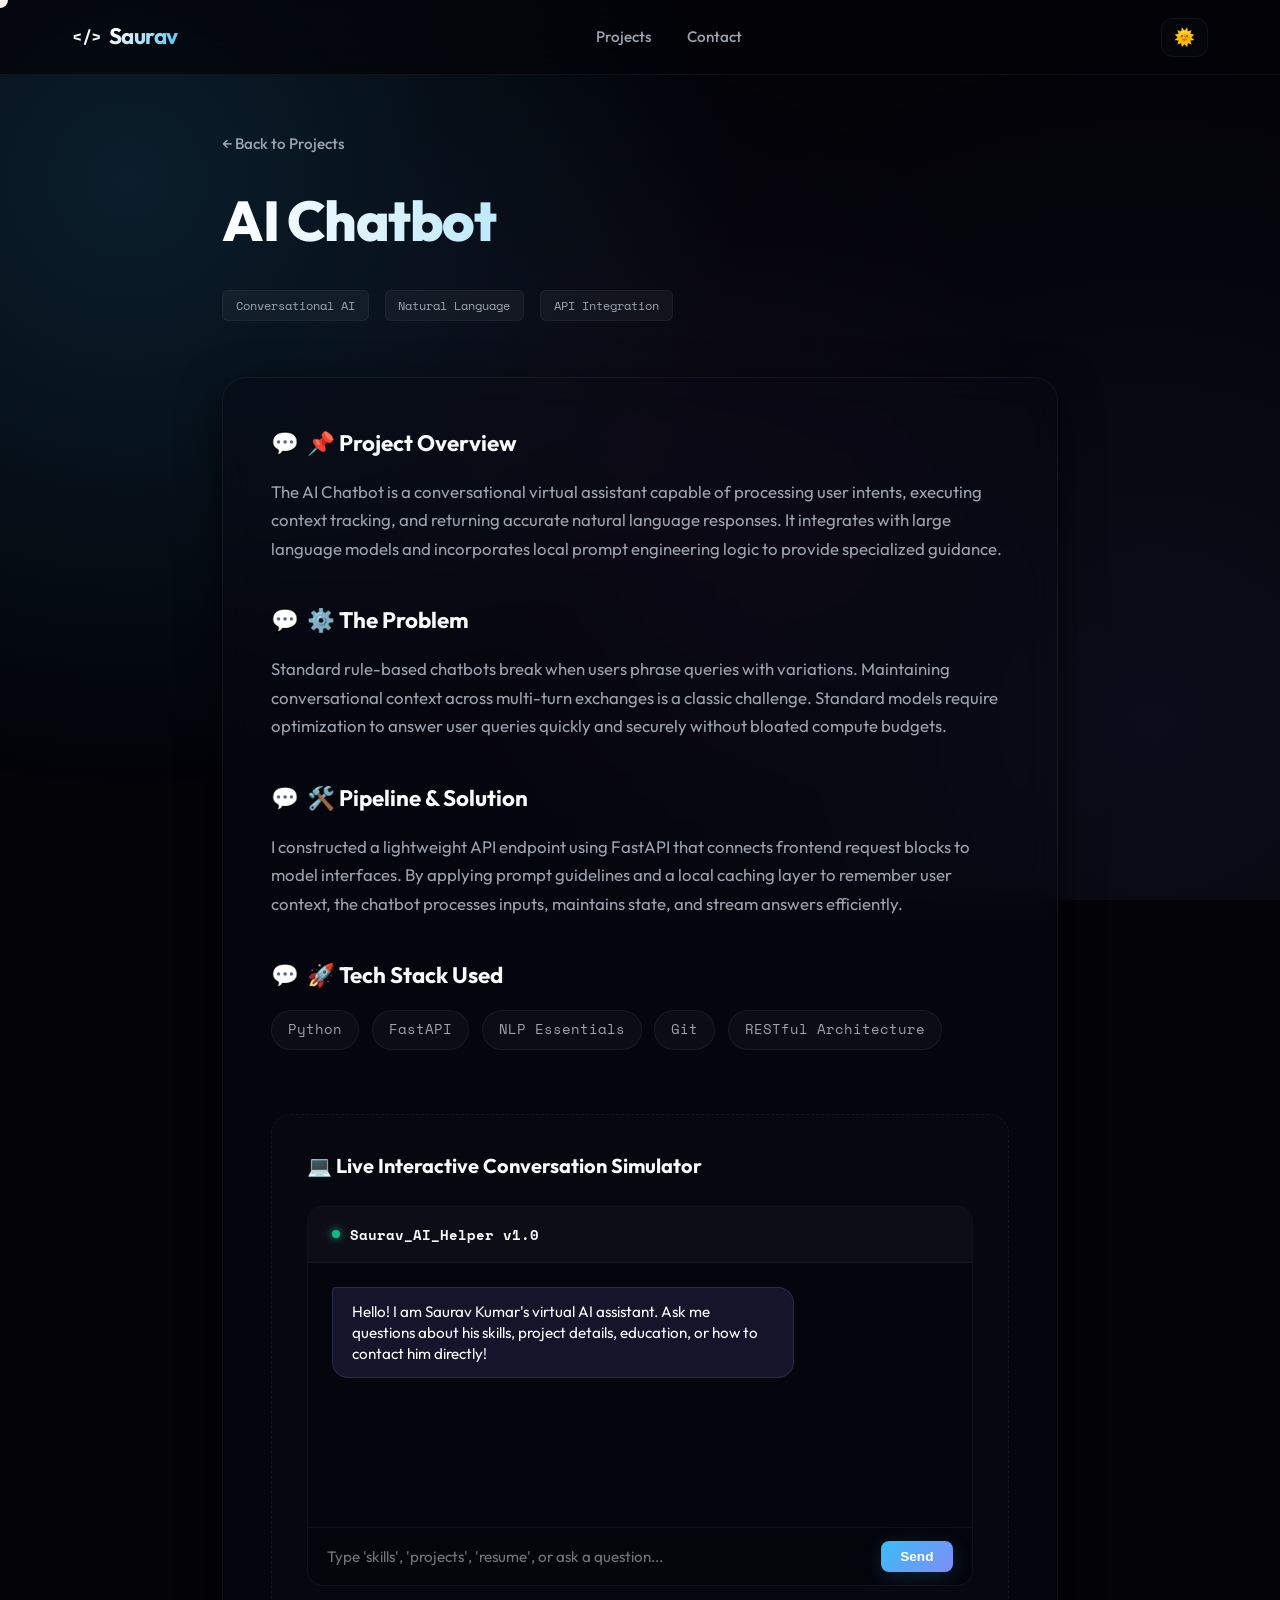
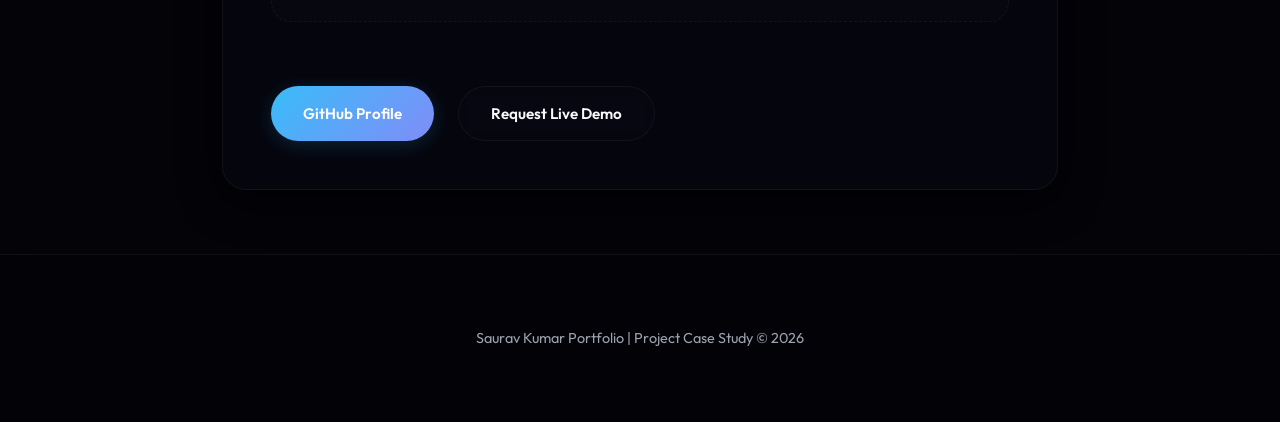
==== commit 8bd6c2ab: "Update portfolio with latest fixes" ====
--- a/projects/ai-chatbot/index.html
+++ b/projects/ai-chatbot/index.html
@@ -167,6 +167,9 @@
   </style>
 </head>
 <body>
+  <script>
+    document.body.setAttribute('data-theme', localStorage.getItem('theme') || 'dark');
+  </script>
 
   <!-- Background Gradients -->
   <div class="mesh-gradient"></div>
@@ -180,6 +183,9 @@
       <div class="nav-links">
         <a href="../../index.html#projects" class="nav-link">Projects</a>
         <a href="../../index.html#contact" class="nav-link">Contact</a>
+      </div>
+      <div class="nav-right-btn-group">
+        <button class="theme-toggle" onclick="toggleTheme()" aria-label="Toggle Theme">🌙</button>
       </div>
     </div>
   </nav>
@@ -303,7 +309,7 @@
           if (q.includes('skill') || q.includes('techno') || q.includes('stack')) {
             response = "Saurav's technical skillset is categorized into:\n\n• Frontend: HTML5, CSS3, JavaScript, React, GSAP\n• Backend: FastAPI, Flask, Node.js\n• AI/ML: Python, Pandas, NumPy, Scikit-Learn, NLP\n• Database: SQLite, MySQL";
           } else if (q.includes('project') || q.includes('work') || q.includes('portfol')) {
-            response = "Saurav has built several featured systems:\n\n1. Fake News Detection: An NLP tool vectorizing headlines with Scikit-learn.\n2. Loan Approval: ML risk assessor calculating eligibility scores.\n3. Anti Gravity Sandbox: Matter.js physics playground.\n4. AI Chatbot: FastAPI context-aware messaging assistant.";
+            response = "Saurav has built several featured systems:\n\n1. Fake News Detection: An NLP tool vectorizing headlines with Scikit-learn.\n2. Loan Approval: ML risk assessor calculating eligibility scores.\n3. AI Chatbot: FastAPI context-aware messaging assistant.";
           } else if (q.includes('contact') || q.includes('email') || q.includes('linked') || q.includes('reach')) {
             response = "You can reach Saurav Kumar directly via:\n\n• Email: sauravkumarnonia@gmail.com\n• LinkedIn: linkedin.com/in/sauravkr9\n• GitHub: github.com/saurav827";
           } else if (q.includes('education') || q.includes('degree') || q.includes('college') || q.includes('btech')) {
@@ -326,5 +332,6 @@
       });
     });
   </script>
+  <script src="../../js/main.js" defer></script>
 </body>
 </html>
--- a/css/style.css
+++ b/css/style.css
@@ -109,6 +109,7 @@
   letter-spacing: -0.5px;
   background: linear-gradient(135deg, var(--text-main) 40%, var(--primary) 100%);
   -webkit-background-clip: text;
+  background-clip: text;
   -webkit-text-fill-color: transparent;
   display: flex;
   align-items: center;
@@ -301,12 +302,14 @@
   line-height: 1.1;
   background: linear-gradient(135deg, #ffffff 40%, #a5b4fc 75%, var(--primary) 100%);
   -webkit-background-clip: text;
+  background-clip: text;
   -webkit-text-fill-color: transparent;
 }
 
 body[data-theme="light"] .hero-title {
   background: linear-gradient(135deg, #0f172a 40%, #4338ca 75%, var(--primary) 100%);
   -webkit-background-clip: text;
+  background-clip: text;
   -webkit-text-fill-color: transparent;
 }
 
@@ -408,6 +411,7 @@
   color: var(--text-main);
   background: linear-gradient(135deg, var(--text-main) 50%, var(--primary) 100%);
   -webkit-background-clip: text;
+  background-clip: text;
   -webkit-text-fill-color: transparent;
 }
 
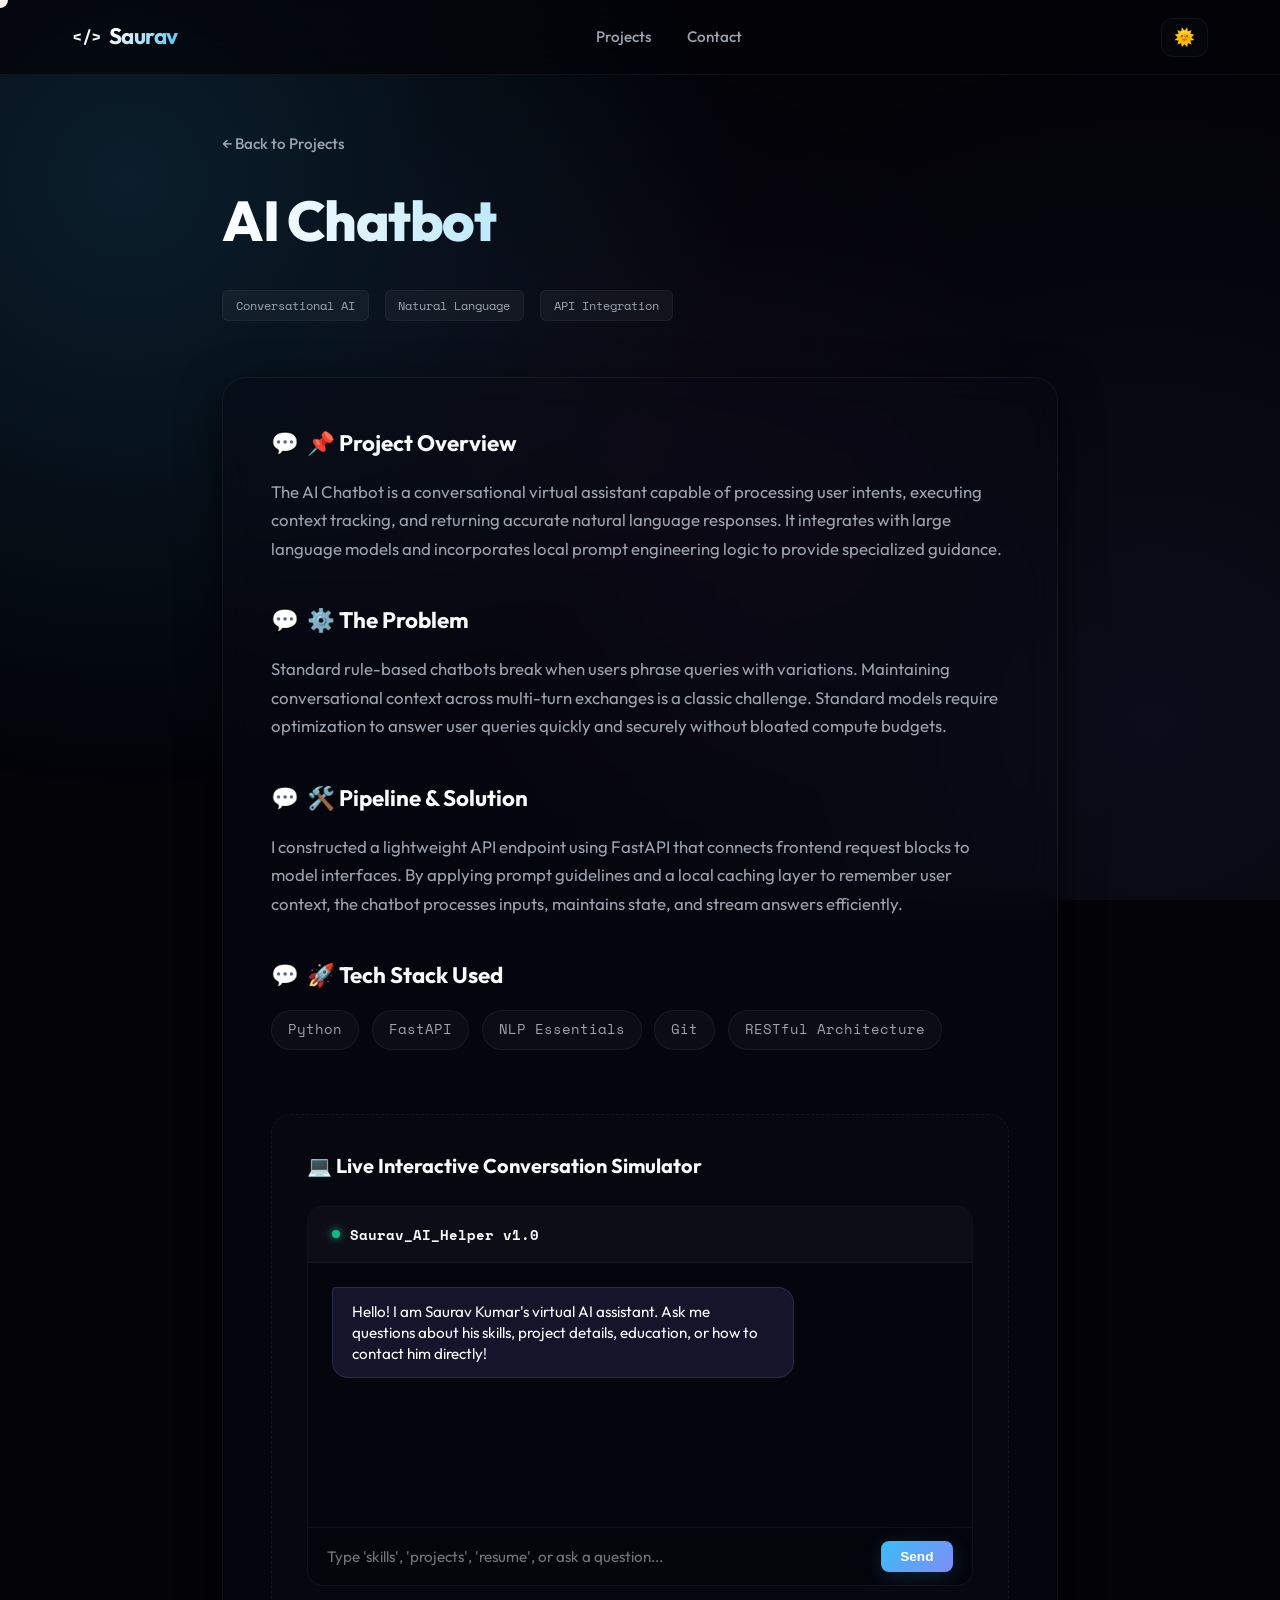
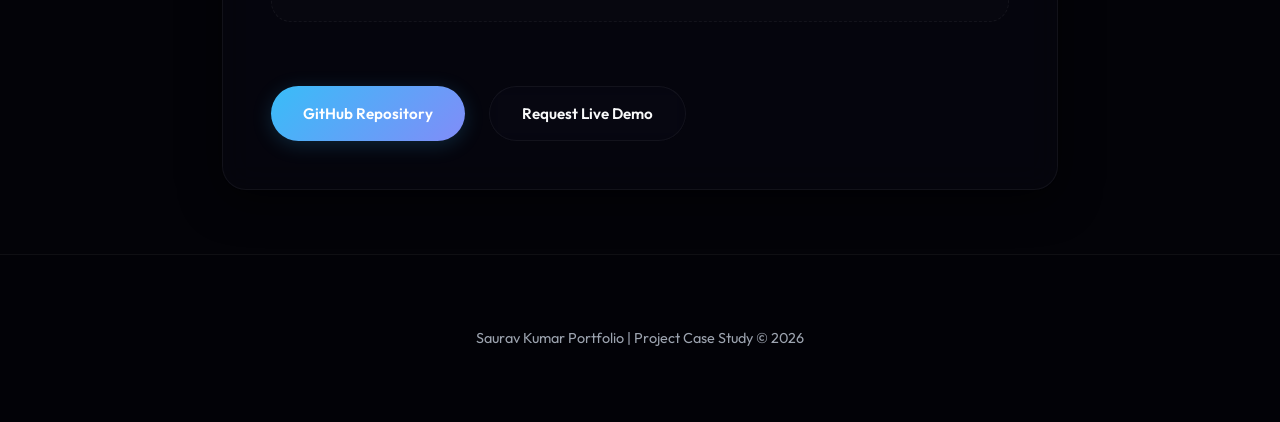
==== commit 9175b3bb: "Fix portfolio bugs and validate all project links" ====
--- a/projects/ai-chatbot/index.html
+++ b/projects/ai-chatbot/index.html
@@ -266,7 +266,7 @@
       </div>
 
       <div class="btn-row">
-        <a href="https://github.com/saurav827" target="_blank" rel="noopener noreferrer" class="btn btn-primary">GitHub Profile</a>
+        <a href="https://github.com/saurav827/ai-chatbot" target="_blank" rel="noopener noreferrer" class="btn btn-primary">GitHub Repository</a>
         <a href="../../index.html#contact" class="btn btn-secondary">Request Live Demo</a>
       </div>
     </div>
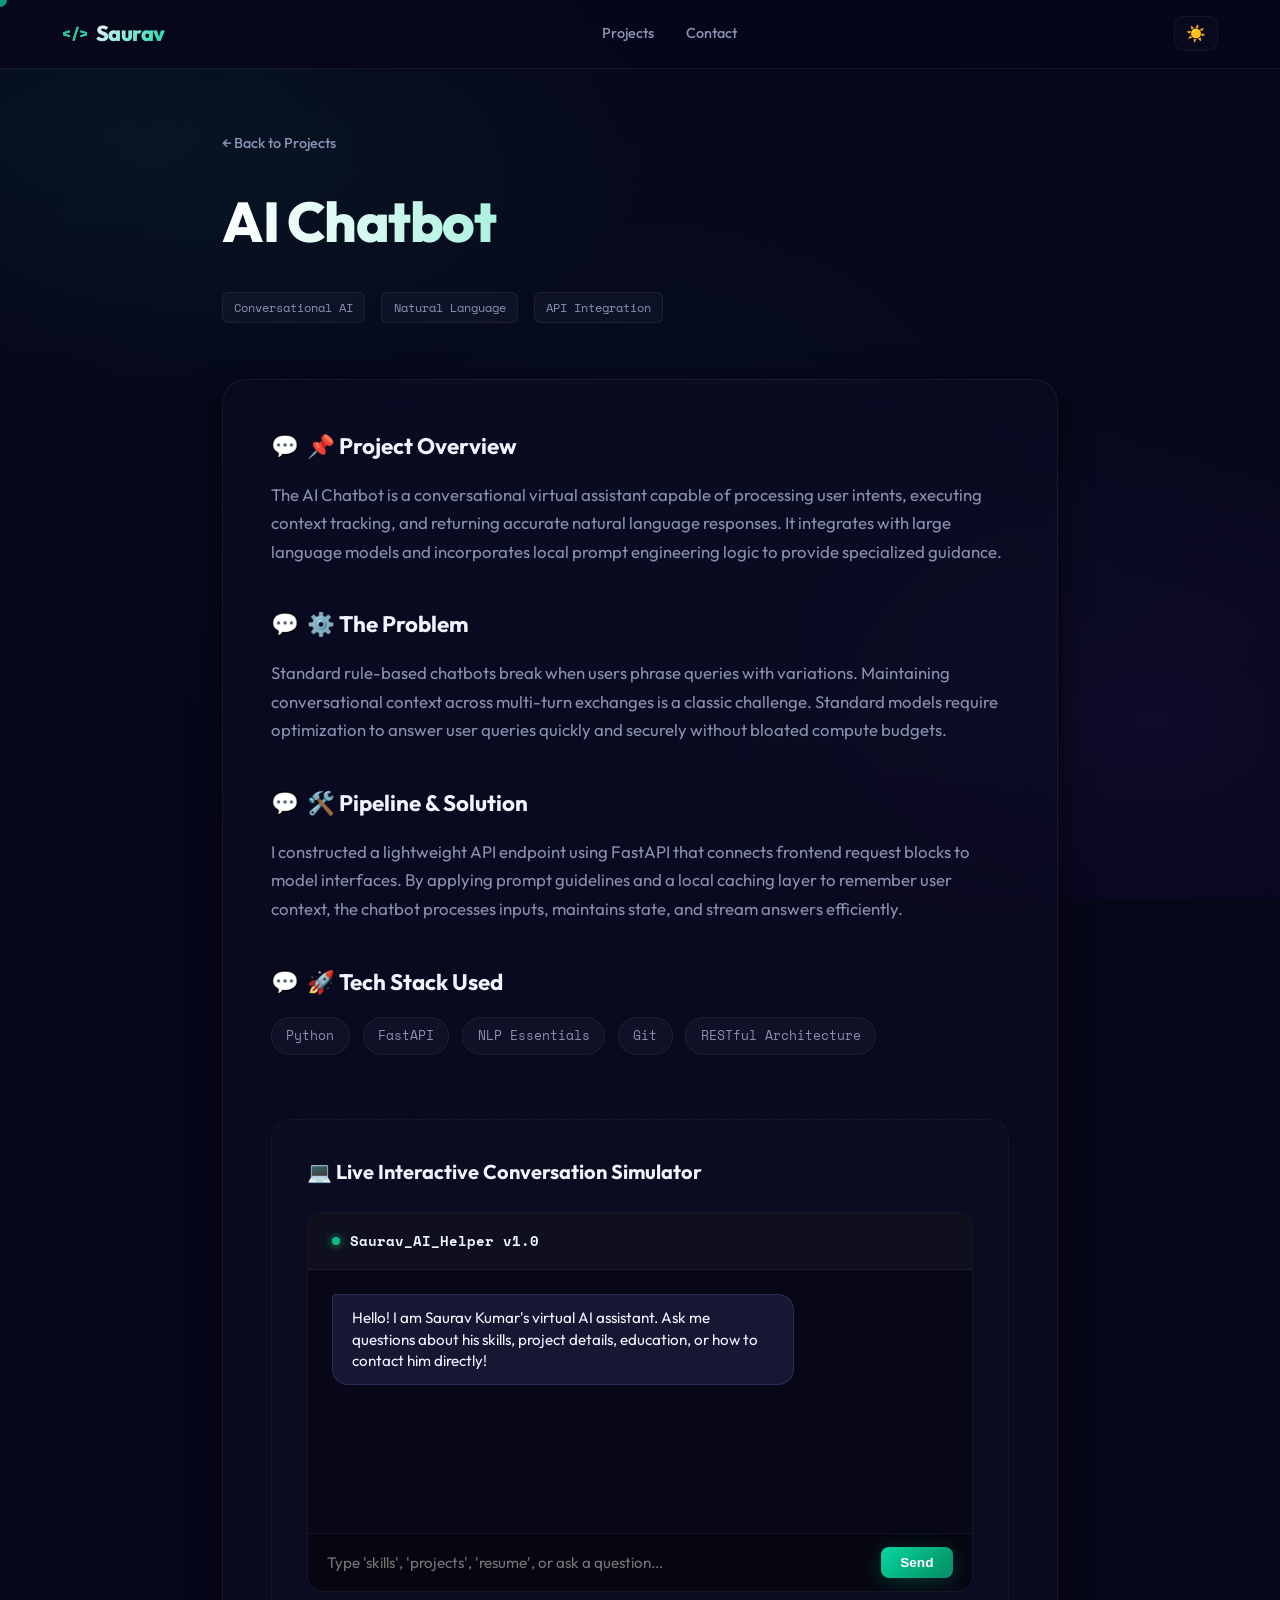
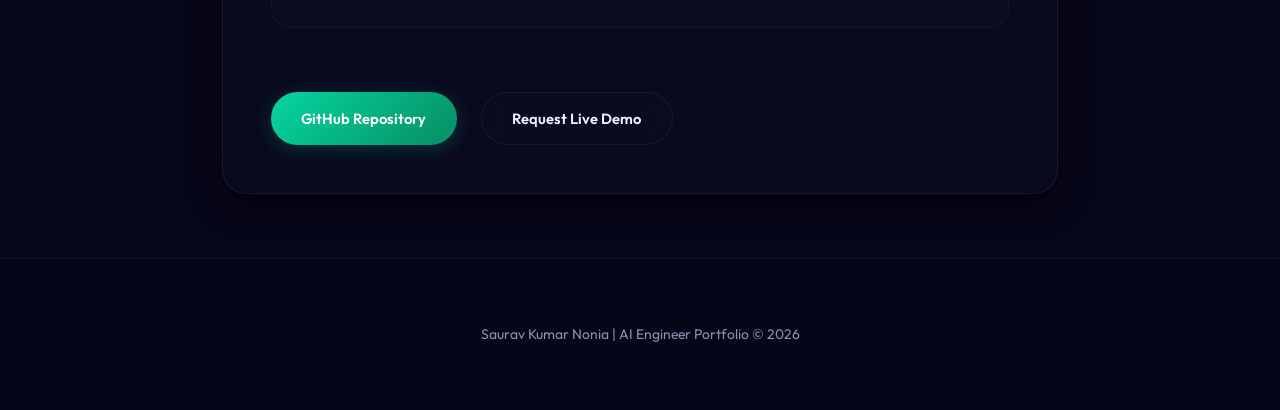
==== commit 9fc9da29: "Upgrade portfolio to 3D AI Engineer portfolio" ====
--- a/projects/ai-chatbot/index.html
+++ b/projects/ai-chatbot/index.html
@@ -5,9 +5,9 @@
   <meta name="viewport" content="width=device-width, initial-scale=1.0">
   
   <!-- SEO tags -->
-  <title>AI Chatbot Assistant | Saurav Kumar Project Case Study</title>
-  <meta name="description" content="Case study and interactive chat simulator of Saurav Kumar's conversational AI assistant.">
-  <meta name="keywords" content="AI Chatbot, Conversational AI, Python, FastAPI, API integration">
+  <title>AI Chatbot Assistant | Saurav Kumar Nonia — AI Engineer</title>
+  <meta name="description" content="Case study and interactive chat simulator of Saurav Kumar Nonia's conversational AI assistant.">
+  <meta name="keywords" content="AI Chatbot, Conversational AI, Python, FastAPI, API integration, Saurav Kumar Nonia">
   
   <!-- Favicon -->
   <link rel="icon" type="image/png" href="https://fonts.gstatic.com/s/i/materialiconsoutlined/terminal/v14/24px.svg">
@@ -37,6 +37,7 @@
       letter-spacing: -1.5px;
       background: linear-gradient(to right, #ffffff, var(--primary));
       -webkit-background-clip: text;
+      background-clip: text;
       -webkit-text-fill-color: transparent;
     }
     .project-meta {
@@ -275,7 +276,7 @@
   <!-- FOOTER -->
   <footer class="footer">
     <div class="footer-content">
-      <p class="footer-text">Saurav Kumar Portfolio | Project Case Study © 2026</p>
+      <p class="footer-text">Saurav Kumar Nonia | AI Engineer Portfolio &copy; 2026</p>
     </div>
   </footer>
 
@@ -311,7 +312,7 @@
           } else if (q.includes('project') || q.includes('work') || q.includes('portfol')) {
             response = "Saurav has built several featured systems:\n\n1. Fake News Detection: An NLP tool vectorizing headlines with Scikit-learn.\n2. Loan Approval: ML risk assessor calculating eligibility scores.\n3. AI Chatbot: FastAPI context-aware messaging assistant.";
           } else if (q.includes('contact') || q.includes('email') || q.includes('linked') || q.includes('reach')) {
-            response = "You can reach Saurav Kumar directly via:\n\n• Email: sauravkumarnonia@gmail.com\n• LinkedIn: linkedin.com/in/sauravkr9\n• GitHub: github.com/saurav827";
+            response = "You can reach Saurav Kumar directly via:\n\n• Email: sauravkumarnonia@gmail.com\n• LinkedIn: linkedin.com/in/sauravkumar86\n• GitHub: github.com/saurav827";
           } else if (q.includes('education') || q.includes('degree') || q.includes('college') || q.includes('btech')) {
             response = "Saurav is pursuing a B.Tech in Computer Science & Engineering (2022-2026), focused on Machine Learning pipelines and full stack structures.";
           } else if (q.includes('hello') || q.includes('hi ') || q.includes('hey')) {
--- a/css/style.css
+++ b/css/style.css
@@ -1,113 +1,151 @@
-@import url('https://fonts.googleapis.com/css2?family=Space+Mono:wght@400;700&family=Outfit:wght@300;400;500;600;700&display=swap');
-
+@import url('https://fonts.googleapis.com/css2?family=Space+Mono:wght@400;700&family=Outfit:wght@300;400;500;600;700;800&display=swap');
+
+/* ═══════════════════════════════════════════════════════
+   DESIGN TOKENS — Premium Dark AI Aesthetic
+   Deep navy base · Cyan + Violet accents · Glassmorphism
+════════════════════════════════════════════════════════ */
 :root {
-  /* Premium Dark Theme variables (Vercel/Linear inspired) */
-  --bg-dark: #000002;
-  --bg-body: #030308;
-  --bg-card: rgba(10, 10, 20, 0.45);
-  --bg-nav: rgba(3, 3, 8, 0.7);
-  --primary: #38bdf8;
-  --secondary: #818cf8;
-  --accent-purple: #c084fc;
-  --accent-pink: #f472b6;
-  --accent-glow: rgba(56, 189, 248, 0.15);
-  --text-main: #f9fafb;
-  --text-muted: #9ca3af;
-  --border-glass: rgba(255, 255, 255, 0.05);
-  --border-glass-hover: rgba(255, 255, 255, 0.12);
-  --shadow-premium: 0 10px 40px rgba(0, 0, 0, 0.6);
-  --shadow-inset: inset 0 1px 2px rgba(255, 255, 255, 0.05);
-  
+  /* Backgrounds */
+  --bg-body:         #07071a;
+  --bg-dark:         #04040f;
+  --bg-card:         rgba(13, 13, 35, 0.6);
+  --bg-card-hover:   rgba(13, 13, 35, 0.85);
+  --bg-nav:          rgba(7, 7, 26, 0.75);
+
+  /* Accent palette */
+  --primary:         #06d6a0;   /* cyan-teal */
+  --primary-dim:     rgba(6, 214, 160, 0.12);
+  --secondary:       #7c3aed;   /* violet */
+  --secondary-dim:   rgba(124, 58, 237, 0.12);
+  --accent-cyan:     #22d3ee;
+  --accent-violet:   #a78bfa;
+  --accent-glow:     rgba(6, 214, 160, 0.15);
+  --glow-violet:     rgba(124, 58, 237, 0.15);
+
+  /* Text */
+  --text-main:       #f0f4ff;
+  --text-muted:      #8892b0;
+  --text-subtle:     #4a5568;
+
+  /* Borders & shadows */
+  --border-glass:       rgba(255, 255, 255, 0.06);
+  --border-glass-hover: rgba(6, 214, 160, 0.25);
+  --shadow-premium:     0 8px 32px rgba(0, 0, 0, 0.7);
+  --shadow-card-hover:  0 20px 50px rgba(6, 214, 160, 0.08), 0 0 0 1px rgba(6, 214, 160, 0.18);
+  --shadow-violet:      0 20px 50px rgba(124, 58, 237, 0.12);
+
+  /* Typography */
   --font-main: 'Outfit', sans-serif;
   --font-mono: 'Space Mono', monospace;
+
+  /* Motion */
   --transition: all 0.3s cubic-bezier(0.16, 1, 0.3, 1);
-}
-
-/* Light Theme variables (Stripe/GitHub inspired) */
+  --transition-slow: all 0.5s cubic-bezier(0.16, 1, 0.3, 1);
+}
+
+/* ── Light theme override ── */
 body[data-theme="light"] {
-  --bg-dark: #f8fafc;
-  --bg-body: #ffffff;
-  --bg-card: rgba(255, 255, 255, 0.8);
-  --bg-nav: rgba(255, 255, 255, 0.8);
-  --primary: #0284c7;
-  --secondary: #4f46e5;
-  --accent-purple: #7c3aed;
-  --accent-pink: #db2777;
-  --accent-glow: rgba(2, 132, 199, 0.08);
-  --text-main: #0f172a;
-  --text-muted: #475569;
-  --border-glass: rgba(0, 0, 0, 0.06);
-  --border-glass-hover: rgba(0, 0, 0, 0.12);
-  --shadow-premium: 0 8px 30px rgba(0, 0, 0, 0.04);
-  --shadow-inset: inset 0 1px 0 rgba(255, 255, 255, 0.6);
-}
-
-* {
-  margin: 0;
-  padding: 0;
-  box-sizing: border-box;
-}
-
-html {
-  scroll-behavior: smooth;
-}
+  --bg-body:            #f4f6fb;
+  --bg-dark:            #eef0f8;
+  --bg-card:            rgba(255, 255, 255, 0.75);
+  --bg-card-hover:      rgba(255, 255, 255, 0.95);
+  --bg-nav:             rgba(244, 246, 251, 0.85);
+  --primary:            #059669;
+  --primary-dim:        rgba(5, 150, 105, 0.08);
+  --secondary:          #6d28d9;
+  --secondary-dim:      rgba(109, 40, 217, 0.08);
+  --accent-cyan:        #0891b2;
+  --accent-violet:      #7c3aed;
+  --accent-glow:        rgba(5, 150, 105, 0.10);
+  --text-main:          #0d1117;
+  --text-muted:         #4b5563;
+  --text-subtle:        #9ca3af;
+  --border-glass:       rgba(0, 0, 0, 0.07);
+  --border-glass-hover: rgba(5, 150, 105, 0.3);
+  --shadow-premium:     0 4px 20px rgba(0, 0, 0, 0.06);
+  --shadow-card-hover:  0 12px 32px rgba(5, 150, 105, 0.10);
+  --shadow-violet:      0 12px 32px rgba(109, 40, 217, 0.10);
+}
+
+/* ═══════════════════════════════════════════════════════
+   RESET & BASE
+════════════════════════════════════════════════════════ */
+*, *::before, *::after { margin: 0; padding: 0; box-sizing: border-box; }
+
+html { scroll-behavior: smooth; }
 
 body {
   background-color: var(--bg-body);
   color: var(--text-main);
   font-family: var(--font-main);
   overflow-x: hidden;
-  line-height: 1.6;
+  line-height: 1.65;
   transition: background-color 0.4s ease, color 0.4s ease;
 }
 
-/* BACKGROUNDS */
+/* Skip-to-content accessibility link */
+.skip-link {
+  position: absolute;
+  top: -100%;
+  left: 1rem;
+  z-index: 99999;
+  padding: 0.6rem 1.2rem;
+  background: var(--primary);
+  color: #000;
+  font-weight: 700;
+  border-radius: 0 0 8px 8px;
+  text-decoration: none;
+  font-size: 0.9rem;
+  transition: top 0.2s;
+}
+.skip-link:focus { top: 0; }
+
+/* ═══════════════════════════════════════════════════════
+   MESH BACKGROUND — ambient radial gradients (fixed)
+════════════════════════════════════════════════════════ */
 .mesh-gradient {
   position: fixed;
-  top: 0;
-  left: 0;
-  width: 100%;
-  height: 100%;
+  inset: 0;
   z-index: -1;
-  background: 
-    radial-gradient(circle at 10% 20%, var(--accent-glow) 0%, transparent 45%),
-    radial-gradient(circle at 90% 80%, rgba(129, 140, 248, 0.08) 0%, transparent 50%),
-    radial-gradient(circle at 50% 50%, rgba(192, 132, 252, 0.05) 0%, transparent 50%);
   pointer-events: none;
-}
-
-/* NAVBAR */
+  background:
+    radial-gradient(ellipse 70% 50% at 10% 15%, rgba(6,214,160,0.07) 0%, transparent 60%),
+    radial-gradient(ellipse 60% 60% at 90% 80%, rgba(124,58,237,0.07) 0%, transparent 60%),
+    radial-gradient(ellipse 80% 80% at 50% 50%, rgba(34,211,238,0.03) 0%, transparent 70%);
+}
+
+/* ═══════════════════════════════════════════════════════
+   NAVBAR
+════════════════════════════════════════════════════════ */
 .navbar {
   position: fixed;
   top: 0;
   width: 100%;
-  padding: 1.1rem 0;
   z-index: 1000;
+  padding: 1rem 0;
   background: var(--bg-nav);
-  backdrop-filter: blur(20px);
-  -webkit-backdrop-filter: blur(20px);
+  backdrop-filter: blur(24px);
+  -webkit-backdrop-filter: blur(24px);
   border-bottom: 1px solid var(--border-glass);
-  transition: background 0.3s, border 0.3s;
+  transition: background 0.3s, border-color 0.3s;
 }
 
 .nav-container {
-  max-width: 1200px;
+  max-width: 1220px;
   margin: 0 auto;
+  padding: 0 2rem;
   display: flex;
   justify-content: space-between;
   align-items: center;
-  padding: 0 2rem;
-}
-
-.logo-link {
-  text-decoration: none;
-}
+}
+
+.logo-link { text-decoration: none; }
 
 .logo {
-  font-size: 1.4rem;
-  font-weight: 700;
+  font-size: 1.35rem;
+  font-weight: 800;
   letter-spacing: -0.5px;
-  background: linear-gradient(135deg, var(--text-main) 40%, var(--primary) 100%);
+  background: linear-gradient(135deg, var(--text-main) 30%, var(--primary) 100%);
   -webkit-background-clip: text;
   background-clip: text;
   -webkit-text-fill-color: transparent;
@@ -119,21 +157,22 @@
 .logo::before {
   content: '</>';
   font-family: var(--font-mono);
-  font-size: 1.05rem;
+  font-size: 0.95rem;
   color: var(--primary);
   font-weight: 700;
+  -webkit-text-fill-color: var(--primary);
 }
 
 .nav-links {
   display: flex;
-  gap: 2.2rem;
+  gap: 2rem;
   align-items: center;
 }
 
 .nav-link {
   text-decoration: none;
   color: var(--text-muted);
-  font-size: 0.95rem;
+  font-size: 0.9rem;
   font-weight: 500;
   transition: var(--transition);
   position: relative;
@@ -143,26 +182,28 @@
 .nav-link::after {
   content: '';
   position: absolute;
-  bottom: 0;
+  bottom: -2px;
   left: 0;
   width: 0;
   height: 2px;
-  background: var(--primary);
-  transition: var(--transition);
-}
-
-.nav-link:hover {
-  color: var(--text-main);
-}
-
-.nav-link:hover::after {
-  width: 100%;
+  background: linear-gradient(90deg, var(--primary), var(--accent-violet));
+  transition: width 0.3s ease;
+  border-radius: 2px;
+}
+
+.nav-link:hover { color: var(--text-main); }
+.nav-link:hover::after { width: 100%; }
+
+.nav-link:focus-visible {
+  outline: 2px solid var(--primary);
+  outline-offset: 4px;
+  border-radius: 4px;
 }
 
 .nav-right-btn-group {
   display: flex;
   align-items: center;
-  gap: 1.2rem;
+  gap: 1rem;
 }
 
 .theme-toggle {
@@ -170,16 +211,21 @@
   border: 1px solid var(--border-glass);
   color: var(--text-main);
   cursor: pointer;
-  font-size: 1.05rem;
-  padding: 8px 12px;
-  border-radius: 12px;
+  font-size: 1rem;
+  padding: 7px 11px;
+  border-radius: 10px;
   transition: var(--transition);
 }
 
 .theme-toggle:hover {
-  transform: scale(1.05);
+  transform: scale(1.08);
   border-color: var(--primary);
-  box-shadow: 0 0 15px rgba(56, 189, 248, 0.2);
+  box-shadow: 0 0 14px var(--accent-glow);
+}
+
+.theme-toggle:focus-visible {
+  outline: 2px solid var(--primary);
+  outline-offset: 3px;
 }
 
 .menu-btn {
@@ -187,69 +233,97 @@
   background: none;
   border: none;
   color: var(--text-main);
-  font-size: 1.8rem;
+  font-size: 1.7rem;
   cursor: pointer;
-}
-
-/* HERO SECTION */
+  padding: 4px;
+  line-height: 1;
+}
+
+/* ═══════════════════════════════════════════════════════
+   HERO SECTION
+════════════════════════════════════════════════════════ */
 .hero {
+  position: relative;
   min-height: 100vh;
   display: flex;
   flex-direction: column;
   justify-content: center;
   align-items: center;
   text-align: center;
-  padding: 8rem 2rem 4rem;
-  position: relative;
-}
-
-/* Glowing Availability Badge */
+  padding: 9rem 2rem 5rem;
+  overflow: hidden;
+}
+
+/* Canvas layer — behind all content */
+#hero-canvas {
+  position: absolute;
+  inset: 0;
+  width: 100%;
+  height: 100%;
+  z-index: 0;
+  pointer-events: none;
+}
+
+/* Static gradient fallback (active when WebGL unavailable) */
+.no-webgl .hero::before,
+.hero::before {
+  content: '';
+  position: absolute;
+  inset: 0;
+  background:
+    radial-gradient(ellipse 100% 80% at 50% 0%, rgba(6,214,160,0.09) 0%, transparent 65%),
+    radial-gradient(ellipse 70% 60% at 80% 30%, rgba(124,58,237,0.08) 0%, transparent 60%);
+  z-index: 0;
+  pointer-events: none;
+}
+
+/* All direct children of hero float above canvas */
+.hero > *:not(#hero-canvas) { position: relative; z-index: 1; }
+
+/* Availability badge */
 .availability-badge {
   display: inline-flex;
   align-items: center;
   gap: 8px;
-  background: rgba(16, 185, 129, 0.08);
-  border: 1px solid rgba(16, 185, 129, 0.2);
-  color: #10b981;
-  padding: 6px 14px;
+  background: rgba(6, 214, 160, 0.07);
+  border: 1px solid rgba(6, 214, 160, 0.22);
+  color: var(--primary);
+  padding: 6px 16px;
   border-radius: 50px;
-  font-size: 0.85rem;
+  font-size: 0.82rem;
   font-weight: 600;
   margin-bottom: 2rem;
   font-family: var(--font-mono);
+  letter-spacing: 0.5px;
 }
 
 .badge-dot {
   width: 8px;
   height: 8px;
-  background-color: #10b981;
+  background: var(--primary);
   border-radius: 50%;
   position: relative;
+  flex-shrink: 0;
 }
 
 .badge-dot::after {
   content: '';
   position: absolute;
-  top: 0;
-  left: 0;
-  width: 100%;
-  height: 100%;
+  inset: 0;
   border-radius: 50%;
-  background-color: #10b981;
-  animation: ping 1.5s cubic-bezier(0, 0, 0.2, 1) infinite;
+  background: var(--primary);
+  animation: ping 1.8s cubic-bezier(0, 0, 0.2, 1) infinite;
 }
 
 @keyframes ping {
-  75%, 100% {
-    transform: scale(2.5);
-    opacity: 0;
-  }
-}
-
+  75%, 100% { transform: scale(2.6); opacity: 0; }
+}
+
+/* Profile image */
 .profile-image-wrapper {
   position: relative;
-  width: 160px;
-  height: 160px;
+  width: 150px;
+  height: 150px;
   margin-bottom: 2rem;
 }
 
@@ -258,8 +332,8 @@
   height: 100%;
   border-radius: 50%;
   object-fit: cover;
-  border: 1px solid var(--border-glass);
-  padding: 6px;
+  border: 2px solid rgba(6, 214, 160, 0.3);
+  padding: 5px;
   background: var(--bg-card);
   position: relative;
   z-index: 2;
@@ -270,44 +344,45 @@
   top: 50%;
   left: 50%;
   transform: translate(-50%, -50%);
-  width: 106%;
-  height: 106%;
+  width: 108%;
+  height: 108%;
   border-radius: 50%;
-  border: 1px solid var(--primary);
-  box-shadow: 0 0 35px var(--accent-glow);
-  animation: pulse-glow 3s infinite ease-in-out;
+  border: 1.5px solid rgba(6, 214, 160, 0.4);
+  box-shadow: 0 0 30px rgba(6, 214, 160, 0.2), inset 0 0 20px rgba(6, 214, 160, 0.04);
+  animation: pulse-glow 3.5s ease-in-out infinite;
   z-index: 1;
 }
 
 @keyframes pulse-glow {
-  0%, 100% { opacity: 0.6; transform: translate(-50%, -50%) scale(1); }
-  50% { opacity: 1; transform: translate(-50%, -50%) scale(1.03); border-color: var(--secondary); }
-}
-
+  0%, 100% { opacity: 0.5; transform: translate(-50%, -50%) scale(1); }
+  50%        { opacity: 1;   transform: translate(-50%, -50%) scale(1.04); border-color: rgba(167, 139, 250, 0.5); }
+}
+
+/* Hero text */
 .hero-tagline {
-  font-size: 0.85rem;
+  font-family: var(--font-mono);
+  font-size: 0.8rem;
   text-transform: uppercase;
-  letter-spacing: 3px;
+  letter-spacing: 3.5px;
   color: var(--primary);
   margin-bottom: 0.8rem;
-  font-family: var(--font-mono);
   font-weight: 700;
 }
 
 .hero-title {
-  font-size: clamp(2.8rem, 8vw, 4.8rem);
+  font-size: clamp(2.6rem, 7vw, 4.5rem);
   font-weight: 800;
   letter-spacing: -2px;
-  margin-bottom: 0.8rem;
-  line-height: 1.1;
-  background: linear-gradient(135deg, #ffffff 40%, #a5b4fc 75%, var(--primary) 100%);
+  line-height: 1.08;
+  margin-bottom: 0.5rem;
+  background: linear-gradient(135deg, #ffffff 30%, #a5f3e8 65%, var(--primary) 100%);
   -webkit-background-clip: text;
   background-clip: text;
   -webkit-text-fill-color: transparent;
 }
 
 body[data-theme="light"] .hero-title {
-  background: linear-gradient(135deg, #0f172a 40%, #4338ca 75%, var(--primary) 100%);
+  background: linear-gradient(135deg, #0d1117 30%, #065f46 65%, var(--primary) 100%);
   -webkit-background-clip: text;
   background-clip: text;
   -webkit-text-fill-color: transparent;
@@ -315,88 +390,98 @@
 
 .hero-subtitle {
   font-family: var(--font-mono);
-  font-size: clamp(1.1rem, 3vw, 1.4rem);
-  color: var(--text-muted);
-  margin-bottom: 2.2rem;
-  height: 1.5em;
-  font-weight: 500;
-}
-
-.typing-text {
-  color: var(--secondary);
-}
+  font-size: clamp(1rem, 2.5vw, 1.3rem);
+  color: var(--text-muted);
+  margin-bottom: 2rem;
+  min-height: 1.8em;
+  font-weight: 400;
+}
+
+.typing-text { color: var(--accent-violet); }
 
 .typing-text::after {
   content: '|';
-  animation: blink 0.8s infinite;
   margin-left: 2px;
   color: var(--primary);
+  animation: blink 0.85s infinite;
 }
 
 @keyframes blink {
   0%, 100% { opacity: 1; }
-  50% { opacity: 0; }
+  50%       { opacity: 0; }
 }
 
 .hero-description {
-  max-width: 660px;
-  font-size: 1.15rem;
+  max-width: 640px;
+  font-size: 1.1rem;
   color: var(--text-muted);
   margin-bottom: 2.8rem;
-  font-weight: 400;
-}
-
+  line-height: 1.7;
+}
+
+/* Hero CTA buttons */
 .hero-buttons {
   display: flex;
-  gap: 1.2rem;
-  margin-bottom: 4.5rem;
+  gap: 1rem;
+  margin-bottom: 4rem;
   flex-wrap: wrap;
   justify-content: center;
 }
 
 .btn {
-  padding: 0.9rem 2rem;
+  padding: 0.85rem 1.9rem;
   border-radius: 50px;
   text-decoration: none;
   font-weight: 600;
-  font-size: 0.95rem;
+  font-size: 0.92rem;
   transition: var(--transition);
   cursor: pointer;
   display: inline-flex;
   align-items: center;
   gap: 8px;
+  border: none;
+}
+
+.btn:focus-visible {
+  outline: 2px solid var(--primary);
+  outline-offset: 4px;
 }
 
 .btn-primary {
-  background: linear-gradient(135deg, var(--primary) 0%, var(--secondary) 100%);
-  color: #ffffff;
-  border: none;
-  box-shadow: 0 4px 20px rgba(56, 189, 248, 0.18);
+  background: linear-gradient(135deg, var(--primary) 0%, #059669 50%, var(--secondary) 100%);
+  background-size: 200% 100%;
+  background-position: 0% 50%;
+  color: #fff;
+  box-shadow: 0 4px 20px rgba(6, 214, 160, 0.22);
+  transition: background-position 0.4s ease, transform 0.25s ease, box-shadow 0.25s ease;
 }
 
 .btn-primary:hover {
+  background-position: 100% 50%;
   transform: translateY(-2px);
-  box-shadow: 0 6px 25px rgba(56, 189, 248, 0.3);
+  box-shadow: 0 8px 28px rgba(6, 214, 160, 0.35);
 }
 
 .btn-secondary {
   background: var(--bg-card);
   color: var(--text-main);
   border: 1px solid var(--border-glass);
-  backdrop-filter: blur(8px);
+  backdrop-filter: blur(10px);
 }
 
 .btn-secondary:hover {
-  background: var(--border-glass-hover);
-  border-color: var(--primary);
+  background: var(--primary-dim);
+  border-color: rgba(6, 214, 160, 0.35);
   transform: translateY(-2px);
-}
-
+  box-shadow: 0 4px 16px rgba(6, 214, 160, 0.12);
+}
+
+/* Hero stats */
 .hero-stats {
   display: flex;
-  gap: 4.5rem;
-  margin-top: 2rem;
-  margin-bottom: 1rem;
+  gap: 4rem;
+  margin-top: 1rem;
+  margin-bottom: 0.5rem;
 }
 
 .stat {
@@ -406,23 +491,25 @@
 }
 
 .stat-number {
-  font-size: 2.1rem;
-  font-weight: 700;
-  color: var(--text-main);
-  background: linear-gradient(135deg, var(--text-main) 50%, var(--primary) 100%);
+  font-size: 2rem;
+  font-weight: 800;
+  background: linear-gradient(135deg, var(--text-main) 40%, var(--primary) 100%);
   -webkit-background-clip: text;
   background-clip: text;
   -webkit-text-fill-color: transparent;
+  line-height: 1;
 }
 
 .stat-label {
-  font-size: 0.75rem;
+  font-size: 0.72rem;
   color: var(--text-muted);
   text-transform: uppercase;
   letter-spacing: 1.5px;
-  margin-top: 4px;
-}
-
+  margin-top: 5px;
+  font-family: var(--font-mono);
+}
+
+/* Scroll indicator */
 .scroll-indicator {
   margin-top: auto;
   padding-top: 3.5rem;
@@ -431,30 +518,34 @@
   align-items: center;
   gap: 8px;
   color: var(--text-muted);
-  font-size: 0.8rem;
+  font-size: 0.76rem;
   text-transform: uppercase;
-  letter-spacing: 1px;
+  letter-spacing: 1.5px;
+  font-family: var(--font-mono);
 }
 
 .arrow-down {
-  width: 20px;
-  height: 20px;
-  border-bottom: 2px solid var(--text-muted);
-  border-right: 2px solid var(--text-muted);
+  width: 18px;
+  height: 18px;
+  border-bottom: 2px solid var(--primary);
+  border-right: 2px solid var(--primary);
   transform: rotate(45deg);
-  animation: bounce-arrow 2s infinite;
+  animation: bounce-arrow 2.2s ease-in-out infinite;
+  opacity: 0.7;
 }
 
 @keyframes bounce-arrow {
   0%, 20%, 50%, 80%, 100% { transform: translateY(0) rotate(45deg); }
-  40% { transform: translateY(-8px) rotate(45deg); }
-  60% { transform: translateY(-4px) rotate(45deg); }
-}
-
-/* SECTIONS COMMON */
+  40%                      { transform: translateY(-8px) rotate(45deg); }
+  60%                      { transform: translateY(-4px) rotate(45deg); }
+}
+
+/* ═══════════════════════════════════════════════════════
+   SECTION SHARED
+════════════════════════════════════════════════════════ */
 section {
   padding: 8rem 2rem;
-  max-width: 1200px;
+  max-width: 1220px;
   margin: 0 auto;
 }
 
@@ -464,42 +555,44 @@
 }
 
 .section-header h2 {
-  font-size: 2.4rem;
-  font-weight: 700;
+  font-size: 2.3rem;
+  font-weight: 800;
   letter-spacing: -1px;
   color: var(--text-main);
 }
 
 .header-accent {
-  width: 50px;
-  height: 4px;
-  background: linear-gradient(to right, var(--primary), var(--secondary));
+  width: 48px;
+  height: 3px;
+  background: linear-gradient(90deg, var(--primary), var(--secondary));
   margin-top: 0.8rem;
   border-radius: 2px;
 }
 
-/* ABOUT SECTION */
+/* ═══════════════════════════════════════════════════════
+   ABOUT SECTION
+════════════════════════════════════════════════════════ */
 .about-grid {
   display: grid;
-  grid-template-columns: 1.1fr 0.9fr;
+  grid-template-columns: 1.2fr 0.8fr;
   gap: 4rem;
-  align-items: center;
+  align-items: start;
 }
 
 .about-text p {
-  margin-bottom: 1.5rem;
-  color: var(--text-muted);
-  font-size: 1.1rem;
-  line-height: 1.7;
+  margin-bottom: 1.4rem;
+  color: var(--text-muted);
+  font-size: 1.08rem;
+  line-height: 1.75;
 }
 
 .about-info {
   background: var(--bg-card);
-  padding: 2.5rem;
-  border-radius: 24px;
+  padding: 2.4rem;
+  border-radius: 20px;
   border: 1px solid var(--border-glass);
-  backdrop-filter: blur(16px);
-  -webkit-backdrop-filter: blur(16px);
+  backdrop-filter: blur(18px);
+  -webkit-backdrop-filter: blur(18px);
   display: flex;
   flex-direction: column;
   gap: 1.8rem;
@@ -513,7 +606,7 @@
 }
 
 .info-item strong {
-  font-size: 0.8rem;
+  font-size: 0.78rem;
   text-transform: uppercase;
   letter-spacing: 1.5px;
   color: var(--primary);
@@ -521,26 +614,126 @@
 }
 
 .info-item span {
-  font-size: 1.1rem;
+  font-size: 1.05rem;
   color: var(--text-main);
   font-weight: 500;
 }
 
-/* EDUCATION TIMELINE & ROADMAP */
-.about-timeline-section {
-  margin-top: 6rem;
-}
+/* ═══════════════════════════════════════════════════════
+   EXPERIENCE SECTION
+════════════════════════════════════════════════════════ */
+#experience {
+  padding: 8rem 2rem;
+  max-width: 1220px;
+  margin: 0 auto;
+}
+
+.experience-grid {
+  display: grid;
+  grid-template-columns: repeat(auto-fit, minmax(320px, 1fr));
+  gap: 2rem;
+}
+
+.exp-card {
+  background: var(--bg-card);
+  border: 1px solid var(--border-glass);
+  border-radius: 20px;
+  padding: 2.2rem;
+  backdrop-filter: blur(18px);
+  -webkit-backdrop-filter: blur(18px);
+  box-shadow: var(--shadow-premium);
+  transition: var(--transition);
+  position: relative;
+  overflow: hidden;
+}
+
+.exp-card::before {
+  content: '';
+  position: absolute;
+  top: 0;
+  left: 0;
+  width: 3px;
+  height: 100%;
+  background: linear-gradient(180deg, var(--primary), var(--secondary));
+  border-radius: 3px 0 0 3px;
+  opacity: 0;
+  transition: opacity 0.3s ease;
+}
+
+.exp-card:hover {
+  transform: translateY(-5px);
+  border-color: var(--border-glass-hover);
+  box-shadow: var(--shadow-card-hover);
+}
+
+.exp-card:hover::before { opacity: 1; }
+
+.exp-role-badge {
+  display: inline-block;
+  font-size: 0.75rem;
+  font-family: var(--font-mono);
+  font-weight: 700;
+  text-transform: uppercase;
+  letter-spacing: 1px;
+  color: var(--primary);
+  background: var(--primary-dim);
+  border: 1px solid rgba(6, 214, 160, 0.2);
+  padding: 3px 10px;
+  border-radius: 50px;
+  margin-bottom: 1rem;
+}
+
+.exp-card h3 {
+  font-size: 1.3rem;
+  font-weight: 700;
+  color: var(--text-main);
+  margin-bottom: 0.3rem;
+}
+
+.exp-company {
+  font-size: 1rem;
+  color: var(--accent-violet);
+  font-weight: 600;
+  margin-bottom: 0.8rem;
+}
+
+.exp-period {
+  font-family: var(--font-mono);
+  font-size: 0.82rem;
+  color: var(--text-muted);
+  display: flex;
+  align-items: center;
+  gap: 6px;
+}
+
+.exp-period::before {
+  content: '📅';
+  font-size: 0.9rem;
+}
+
+.exp-description {
+  margin-top: 1rem;
+  font-size: 0.95rem;
+  color: var(--text-muted);
+  line-height: 1.6;
+}
+
+/* ═══════════════════════════════════════════════════════
+   EDUCATION TIMELINE
+════════════════════════════════════════════════════════ */
+.about-timeline-section { margin-top: 6rem; }
 
 .timeline-title {
   text-align: center;
-  font-size: 1.8rem;
+  font-size: 1.7rem;
   margin-bottom: 3rem;
   font-weight: 700;
+  color: var(--text-main);
 }
 
 .timeline {
   position: relative;
-  max-width: 850px;
+  max-width: 820px;
   margin: 0 auto;
 }
 
@@ -551,49 +744,38 @@
   top: 0;
   bottom: 0;
   width: 2px;
-  background: var(--border-glass);
+  background: linear-gradient(180deg, var(--primary) 0%, var(--secondary) 100%);
   transform: translateX(-50%);
+  opacity: 0.3;
 }
 
 .timeline-item {
   position: relative;
-  margin-bottom: 3.5rem;
+  margin-bottom: 3rem;
   width: 50%;
   padding: 0 2.5rem;
 }
 
-.timeline-item:nth-child(odd) {
-  left: 0;
-  text-align: right;
-}
-
-.timeline-item:nth-child(even) {
-  left: 50%;
-  text-align: left;
-}
+.timeline-item:nth-child(odd)  { left: 0;   text-align: right; }
+.timeline-item:nth-child(even) { left: 50%; text-align: left; }
 
 .timeline-dot {
   position: absolute;
-  top: 6px;
-  width: 16px;
-  height: 16px;
+  top: 10px;
+  width: 14px;
+  height: 14px;
   border-radius: 50%;
   background: var(--bg-body);
-  border: 3px solid var(--primary);
+  border: 2.5px solid var(--primary);
   z-index: 10;
 }
 
-.timeline-item:nth-child(odd) .timeline-dot {
-  right: -8px;
-}
-
-.timeline-item:nth-child(even) .timeline-dot {
-  left: -8px;
-}
+.timeline-item:nth-child(odd)  .timeline-dot { right: -7px; }
+.timeline-item:nth-child(even) .timeline-dot { left:  -7px; }
 
 .timeline-date {
   font-family: var(--font-mono);
-  font-size: 0.9rem;
+  font-size: 0.82rem;
   color: var(--primary);
   font-weight: 700;
   margin-bottom: 0.5rem;
@@ -602,126 +784,144 @@
 .timeline-content {
   background: var(--bg-card);
   border: 1px solid var(--border-glass);
-  padding: 1.8rem;
-  border-radius: 20px;
-  backdrop-filter: blur(12px);
-  -webkit-backdrop-filter: blur(12px);
+  padding: 1.6rem;
+  border-radius: 16px;
+  backdrop-filter: blur(14px);
+  -webkit-backdrop-filter: blur(14px);
   box-shadow: var(--shadow-premium);
   transition: var(--transition);
 }
 
 .timeline-content:hover {
-  border-color: var(--secondary);
+  border-color: rgba(124, 58, 237, 0.3);
   transform: translateY(-3px);
-  box-shadow: 0 10px 25px rgba(129, 140, 248, 0.08);
+  box-shadow: var(--shadow-violet);
 }
 
 .timeline-content h3 {
-  font-size: 1.2rem;
+  font-size: 1.1rem;
   color: var(--text-main);
-  margin-bottom: 0.4rem;
+  margin-bottom: 0.3rem;
   font-weight: 600;
 }
 
 .timeline-content h4 {
+  font-size: 0.88rem;
+  color: var(--accent-violet);
+  margin-bottom: 0.7rem;
+  font-weight: 500;
+}
+
+.timeline-content p {
   font-size: 0.9rem;
-  color: var(--secondary);
-  margin-bottom: 0.8rem;
-  font-weight: 500;
-}
-
-.timeline-content p {
-  font-size: 0.95rem;
   color: var(--text-muted);
   line-height: 1.5;
 }
 
-/* SKILLS SECTION */
+/* ═══════════════════════════════════════════════════════
+   SKILLS SECTION
+════════════════════════════════════════════════════════ */
 .skills-container {
   display: grid;
-  grid-template-columns: repeat(auto-fit, minmax(220px, 1fr));
-  gap: 2rem;
+  grid-template-columns: repeat(auto-fit, minmax(230px, 1fr));
+  gap: 1.8rem;
 }
 
 .skills-category {
   background: var(--bg-card);
   border: 1px solid var(--border-glass);
-  border-radius: 20px;
-  padding: 2.2rem;
-  backdrop-filter: blur(16px);
-  -webkit-backdrop-filter: blur(16px);
+  border-radius: 18px;
+  padding: 2rem;
+  backdrop-filter: blur(18px);
+  -webkit-backdrop-filter: blur(18px);
   box-shadow: var(--shadow-premium);
   transition: var(--transition);
 }
 
 .skills-category:hover {
   transform: translateY(-5px);
-  border-color: var(--primary);
-  box-shadow: 0 12px 25px rgba(56, 189, 248, 0.08);
+  border-color: var(--border-glass-hover);
+  box-shadow: var(--shadow-card-hover);
 }
 
 .skills-category h3 {
-  font-size: 1.25rem;
-  margin-bottom: 1.5rem;
+  font-size: 1.1rem;
+  margin-bottom: 1.4rem;
   color: var(--text-main);
   border-bottom: 1px solid var(--border-glass);
   padding-bottom: 0.6rem;
   display: flex;
   align-items: center;
   gap: 8px;
+  font-weight: 700;
 }
 
 .skills-category h3::before {
-  content: '✦';
+  content: '▹';
   color: var(--primary);
+  font-size: 1rem;
 }
 
 .skills-tags {
   display: flex;
   flex-wrap: wrap;
-  gap: 0.6rem;
+  gap: 0.5rem;
 }
 
 .skill-tag {
   background: rgba(255, 255, 255, 0.03);
-  padding: 0.5rem 1rem;
+  padding: 0.45rem 0.9rem;
   border-radius: 50px;
   border: 1px solid var(--border-glass);
-  font-size: 0.85rem;
+  font-size: 0.82rem;
   font-weight: 500;
   color: var(--text-muted);
   transition: var(--transition);
   font-family: var(--font-mono);
+  cursor: default;
 }
 
 .skill-tag:hover {
-  border-color: var(--secondary);
-  background: rgba(129, 140, 248, 0.08);
+  border-color: rgba(6, 214, 160, 0.3);
+  background: var(--primary-dim);
+  color: var(--primary);
   transform: translateY(-2px);
-  color: var(--text-main);
-}
-
-/* PROJECTS SECTION */
+}
+
+/* ═══════════════════════════════════════════════════════
+   PROJECTS SECTION
+════════════════════════════════════════════════════════ */
 .featured-project-card {
   background: var(--bg-card);
   border: 1px solid var(--border-glass);
-  border-radius: 24px;
+  border-radius: 22px;
   padding: 3rem;
   margin-bottom: 4rem;
-  backdrop-filter: blur(20px);
-  -webkit-backdrop-filter: blur(20px);
+  backdrop-filter: blur(22px);
+  -webkit-backdrop-filter: blur(22px);
   box-shadow: var(--shadow-premium);
   display: grid;
   grid-template-columns: 1.2fr 0.8fr;
-  gap: 3.5rem;
+  gap: 3rem;
   transition: var(--transition);
   position: relative;
   overflow: hidden;
 }
 
+.featured-project-card::before {
+  content: '';
+  position: absolute;
+  top: 0;
+  left: 0;
+  right: 0;
+  height: 1px;
+  background: linear-gradient(90deg, transparent, var(--primary), var(--secondary), transparent);
+  opacity: 0.4;
+}
+
 .featured-project-card:hover {
-  border-color: var(--primary);
-  box-shadow: 0 20px 50px rgba(56, 189, 248, 0.12);
+  border-color: rgba(6, 214, 160, 0.2);
+  box-shadow: var(--shadow-card-hover);
 }
 
 .featured-badge {
@@ -729,14 +929,14 @@
   top: 1.5rem;
   right: 1.5rem;
   background: linear-gradient(135deg, var(--primary), var(--secondary));
-  color: white;
-  padding: 6px 14px;
+  color: #fff;
+  padding: 5px 14px;
   border-radius: 50px;
-  font-size: 0.75rem;
+  font-size: 0.72rem;
   font-weight: 700;
-  letter-spacing: 1px;
+  letter-spacing: 1.5px;
   text-transform: uppercase;
-  box-shadow: 0 2px 10px rgba(56, 189, 248, 0.2);
+  box-shadow: 0 2px 10px rgba(6, 214, 160, 0.25);
 }
 
 .featured-left {
@@ -746,38 +946,38 @@
 }
 
 .featured-left h3 {
-  font-size: 2rem;
+  font-size: 1.9rem;
   color: var(--text-main);
   margin-bottom: 1rem;
   font-weight: 700;
 }
 
-.featured-left p {
-  color: var(--text-muted);
-  font-size: 1.05rem;
-  line-height: 1.6;
-  margin-bottom: 1.8rem;
+.featured-left > p {
+  color: var(--text-muted);
+  font-size: 1.03rem;
+  line-height: 1.65;
+  margin-bottom: 2rem;
 }
 
 .featured-details {
   display: flex;
   flex-direction: column;
-  gap: 1.5rem;
+  gap: 1.3rem;
   margin-bottom: 2rem;
 }
 
 .details-block h4 {
-  font-size: 0.95rem;
+  font-size: 0.88rem;
   color: var(--primary);
   text-transform: uppercase;
   letter-spacing: 1px;
-  margin-bottom: 0.4rem;
+  margin-bottom: 0.3rem;
+  font-family: var(--font-mono);
 }
 
 .details-block p {
-  font-size: 0.95rem;
-  color: var(--text-muted);
-  margin-bottom: 0;
+  font-size: 0.93rem;
+  color: var(--text-muted);
   line-height: 1.4;
 }
 
@@ -786,76 +986,58 @@
   flex-direction: column;
   justify-content: center;
   align-items: center;
-  background: radial-gradient(circle at center, rgba(129, 140, 248, 0.05) 0%, transparent 80%);
+  background: radial-gradient(circle at center, rgba(124,58,237,0.06) 0%, transparent 75%);
   border-left: 1px solid var(--border-glass);
-  padding-left: 3.5rem;
-}
-
-.featured-metrics-row {
-  display: grid;
-  grid-template-columns: repeat(2, 1fr);
-  gap: 2rem;
-  width: 100%;
-  margin-top: 1.5rem;
-}
-
-.metric-box {
-  background: rgba(255, 255, 255, 0.02);
-  border: 1px solid var(--border-glass);
-  border-radius: 16px;
-  padding: 1.2rem;
-  text-align: center;
-  transition: var(--transition);
-}
-
-.metric-box:hover {
-  border-color: var(--secondary);
-  background: rgba(129, 140, 248, 0.04);
-}
-
-.metric-val {
-  font-size: 1.8rem;
-  font-weight: 700;
-  color: var(--secondary);
-  font-family: var(--font-mono);
-}
-
-.metric-lbl {
-  font-size: 0.75rem;
-  color: var(--text-muted);
-  text-transform: uppercase;
-  letter-spacing: 0.5px;
-  margin-top: 4px;
-}
-
+  padding-left: 3rem;
+}
+
+/* Projects grid */
 .projects-grid {
   display: grid;
-  grid-template-columns: repeat(auto-fit, minmax(330px, 1fr));
-  gap: 2.5rem;
-}
-
+  grid-template-columns: repeat(auto-fit, minmax(320px, 1fr));
+  gap: 2.2rem;
+}
+
+/* ── 3D Tilt Card ── */
 .project-card {
   background: var(--bg-card);
-  border-radius: 24px;
+  border-radius: 20px;
   overflow: hidden;
   border: 1px solid var(--border-glass);
-  backdrop-filter: blur(16px);
-  -webkit-backdrop-filter: blur(16px);
-  transition: var(--transition);
+  backdrop-filter: blur(18px);
+  -webkit-backdrop-filter: blur(18px);
+  transition: border-color 0.3s ease, box-shadow 0.3s ease;
   display: flex;
   flex-direction: column;
+  /* Perspective tilt handled via JS transform */
+  transform-style: preserve-3d;
+  will-change: transform;
 }
 
 .project-card:hover {
-  transform: translateY(-8px);
-  border-color: var(--primary);
-  box-shadow: 0 20px 45px rgba(56, 189, 248, 0.12);
+  border-color: rgba(6, 214, 160, 0.22);
+  box-shadow: 0 20px 48px rgba(6, 214, 160, 0.1), 0 0 0 1px rgba(6, 214, 160, 0.14);
+}
+
+/* "Coming soon" card gets violet accent */
+.project-card.coming-soon:hover {
+  border-color: rgba(124, 58, 237, 0.22);
+  box-shadow: 0 20px 48px rgba(124, 58, 237, 0.1), 0 0 0 1px rgba(124, 58, 237, 0.14);
 }
 
 .project-image {
   position: relative;
-  height: 200px;
+  height: 190px;
   overflow: hidden;
+  background: radial-gradient(circle at center, rgba(6,214,160,0.06) 0%, transparent 70%);
+}
+
+.project-image img {
+  position: absolute;
+  inset: 0;
+  width: 100%;
+  height: 100%;
+  object-fit: cover;
 }
 
 .project-image-fallback {
@@ -866,28 +1048,27 @@
   justify-content: center;
   align-items: center;
   padding: 2rem;
-  color: var(--primary);
   text-align: center;
-  background: radial-gradient(circle at center, rgba(129, 140, 248, 0.08) 0%, transparent 85%);
-  transition: var(--transition);
-}
-
-.project-image-fallback span {
-  font-size: 2.8rem;
-  margin-bottom: 8px;
+}
+
+.project-image-fallback .fallback-icon {
+  font-size: 2.6rem;
+  margin-bottom: 0.5rem;
+  display: block;
 }
 
 .project-image-fallback p {
   font-family: var(--font-mono);
-  font-size: 0.75rem;
-  color: var(--text-muted);
-  letter-spacing: 1px;
+  font-size: 0.7rem;
+  color: var(--text-subtle);
+  letter-spacing: 1.5px;
+  text-transform: uppercase;
 }
 
 .project-overlay {
   position: absolute;
   inset: 0;
-  background: rgba(5, 5, 15, 0.75);
+  background: rgba(4, 4, 15, 0.78);
   backdrop-filter: blur(6px);
   display: flex;
   justify-content: center;
@@ -896,44 +1077,42 @@
   transition: opacity 0.3s ease;
 }
 
-.project-card:hover .project-overlay {
-  opacity: 1;
-}
+.project-card:hover .project-overlay { opacity: 1; }
 
 .project-content {
-  padding: 2rem;
+  padding: 1.8rem;
   display: flex;
   flex-direction: column;
   flex-grow: 1;
 }
 
 .project-content h3 {
-  font-size: 1.35rem;
-  margin-bottom: 0.6rem;
+  font-size: 1.25rem;
+  margin-bottom: 0.5rem;
   color: var(--text-main);
   font-weight: 700;
 }
 
 .project-content p {
   color: var(--text-muted);
-  font-size: 0.95rem;
-  margin-bottom: 1.8rem;
-  line-height: 1.5;
+  font-size: 0.92rem;
+  margin-bottom: 1.5rem;
+  line-height: 1.55;
   flex-grow: 1;
 }
 
 .project-tags {
   display: flex;
   flex-wrap: wrap;
-  gap: 0.5rem;
-  margin-bottom: 1.5rem;
+  gap: 0.45rem;
+  margin-bottom: 1.4rem;
 }
 
 .tag {
-  font-size: 0.75rem;
-  background: rgba(255, 255, 255, 0.04);
-  color: var(--text-muted);
-  padding: 0.3rem 0.8rem;
+  font-size: 0.72rem;
+  background: rgba(255, 255, 255, 0.03);
+  color: var(--text-muted);
+  padding: 0.3rem 0.7rem;
   border-radius: 6px;
   border: 1px solid var(--border-glass);
   font-family: var(--font-mono);
@@ -941,30 +1120,44 @@
 
 .project-actions {
   display: flex;
-  gap: 0.8rem;
+  gap: 0.7rem;
+  flex-wrap: wrap;
 }
 
 .project-btn {
   text-decoration: none;
-  font-size: 0.85rem;
+  font-size: 0.83rem;
   font-weight: 600;
-  padding: 0.6rem 1.2rem;
+  padding: 0.55rem 1.1rem;
   border-radius: 50px;
   display: inline-flex;
   align-items: center;
-  gap: 6px;
+  gap: 5px;
   transition: var(--transition);
+  cursor: pointer;
+  border: none;
+  font-family: var(--font-main);
+}
+
+.project-btn:focus-visible {
+  outline: 2px solid var(--primary);
+  outline-offset: 3px;
 }
 
 .project-btn-primary {
   background: var(--text-main);
   color: var(--bg-body);
-  border: 1px solid var(--text-main);
+  border: 1px solid transparent;
+}
+
+body[data-theme="light"] .project-btn-primary {
+  background: #0d1117;
+  color: #fff;
 }
 
 .project-btn-primary:hover {
   transform: translateY(-2px);
-  box-shadow: 0 4px 12px rgba(255, 255, 255, 0.1);
+  box-shadow: 0 4px 14px rgba(255, 255, 255, 0.1);
 }
 
 .project-btn-secondary {
@@ -974,19 +1167,43 @@
 }
 
 .project-btn-secondary:hover {
-  border-color: var(--primary);
-  background: rgba(56, 189, 248, 0.05);
+  border-color: rgba(6, 214, 160, 0.3);
+  background: var(--primary-dim);
   transform: translateY(-2px);
 }
 
-/* GITHUB SECTION */
+.project-btn[disabled] {
+  opacity: 0.5;
+  cursor: not-allowed;
+  pointer-events: none;
+}
+
+/* Coming-soon label */
+.coming-soon-label {
+  display: inline-flex;
+  align-items: center;
+  gap: 5px;
+  font-size: 0.72rem;
+  font-family: var(--font-mono);
+  color: var(--accent-violet);
+  background: var(--secondary-dim);
+  border: 1px solid rgba(124, 58, 237, 0.2);
+  padding: 3px 9px;
+  border-radius: 50px;
+  margin-bottom: 0.6rem;
+  width: fit-content;
+}
+
+/* ═══════════════════════════════════════════════════════
+   GITHUB SECTION
+════════════════════════════════════════════════════════ */
 .github-card {
   background: var(--bg-card);
   border: 1px solid var(--border-glass);
-  border-radius: 24px;
+  border-radius: 22px;
   padding: 3rem;
-  backdrop-filter: blur(20px);
-  -webkit-backdrop-filter: blur(20px);
+  backdrop-filter: blur(22px);
+  -webkit-backdrop-filter: blur(22px);
   box-shadow: var(--shadow-premium);
   display: flex;
   flex-direction: column;
@@ -1008,34 +1225,34 @@
 }
 
 .github-avatar {
-  width: 60px;
-  height: 60px;
+  width: 58px;
+  height: 58px;
   border-radius: 50%;
-  border: 2px solid var(--primary);
+  border: 2px solid rgba(6, 214, 160, 0.3);
 }
 
 .github-profile-text h3 {
-  font-size: 1.3rem;
+  font-size: 1.25rem;
   font-weight: 700;
   color: var(--text-main);
 }
 
 .github-profile-text p {
   color: var(--text-muted);
-  font-size: 0.9rem;
+  font-size: 0.88rem;
   font-family: var(--font-mono);
 }
 
 .github-stats-row {
   display: grid;
-  grid-template-columns: repeat(auto-fit, minmax(150px, 1fr));
-  gap: 2rem;
+  grid-template-columns: repeat(auto-fit, minmax(140px, 1fr));
+  gap: 1.5rem;
 }
 
 .github-stat-card {
-  background: rgba(255, 255, 255, 0.015);
+  background: rgba(255, 255, 255, 0.02);
   border: 1px solid var(--border-glass);
-  border-radius: 16px;
+  border-radius: 14px;
   padding: 1.5rem;
   text-align: center;
   transition: var(--transition);
@@ -1043,35 +1260,40 @@
 
 .github-stat-card:hover {
   transform: translateY(-3px);
-  border-color: var(--secondary);
-  background: rgba(129, 140, 248, 0.04);
+  border-color: rgba(124, 58, 237, 0.25);
+  background: var(--secondary-dim);
 }
 
 .github-stat-value {
-  font-size: 2rem;
+  font-size: 1.9rem;
   font-weight: 700;
   color: var(--primary);
   font-family: var(--font-mono);
+  min-height: 2.4rem;
+  display: flex;
+  align-items: center;
+  justify-content: center;
 }
 
 .github-stat-label {
-  font-size: 0.8rem;
+  font-size: 0.76rem;
   color: var(--text-muted);
   text-transform: uppercase;
   letter-spacing: 1px;
   margin-top: 5px;
-}
-
-/* Recent Repos Grid */
+  font-family: var(--font-mono);
+}
+
+/* Recent Repos */
 .github-recent-repos {
   border-top: 1px solid var(--border-glass);
   padding-top: 2rem;
 }
 
 .github-recent-title {
-  font-size: 1.15rem;
+  font-size: 1.1rem;
   font-weight: 600;
-  margin-bottom: 1.5rem;
+  margin-bottom: 1.4rem;
   font-family: var(--font-mono);
   color: var(--primary);
   display: flex;
@@ -1079,48 +1301,52 @@
   gap: 8px;
 }
 
-.github-recent-title::before {
-  content: '⚡';
-}
+.github-recent-title::before { content: '⚡'; }
 
 .recent-repos-grid {
   display: grid;
-  grid-template-columns: repeat(auto-fit, minmax(240px, 1fr));
-  gap: 1.5rem;
+  grid-template-columns: repeat(auto-fit, minmax(230px, 1fr));
+  gap: 1.3rem;
 }
 
 .repo-card {
-  background: rgba(255, 255, 255, 0.01);
+  background: rgba(255, 255, 255, 0.015);
   border: 1px solid var(--border-glass);
-  border-radius: 16px;
-  padding: 1.5rem;
+  border-radius: 14px;
+  padding: 1.4rem;
   display: flex;
   flex-direction: column;
   justify-content: space-between;
-  min-height: 140px;
+  min-height: 130px;
   transition: var(--transition);
   text-decoration: none;
+  color: inherit;
 }
 
 .repo-card:hover {
   transform: translateY(-3px);
-  border-color: var(--secondary);
-  background: rgba(129, 140, 248, 0.04);
+  border-color: rgba(124, 58, 237, 0.25);
+  background: var(--secondary-dim);
+}
+
+.repo-card:focus-visible {
+  outline: 2px solid var(--primary);
+  outline-offset: 3px;
 }
 
 .repo-header h4 {
-  font-size: 1.05rem;
+  font-size: 1rem;
   font-weight: 600;
   color: var(--text-main);
   margin-bottom: 0.4rem;
-  word-break: break-all;
+  word-break: break-word;
 }
 
 .repo-desc {
-  font-size: 0.85rem;
+  font-size: 0.83rem;
   color: var(--text-muted);
   line-height: 1.4;
-  margin-bottom: 1rem;
+  margin-bottom: 0.8rem;
   flex-grow: 1;
 }
 
@@ -1133,11 +1359,7 @@
   font-family: var(--font-mono);
 }
 
-.repo-lang {
-  display: flex;
-  align-items: center;
-  gap: 5px;
-}
+.repo-lang { display: flex; align-items: center; gap: 5px; }
 
 .lang-dot {
   width: 8px;
@@ -1145,219 +1367,144 @@
   border-radius: 50%;
 }
 
-.lang-python { background-color: #3572A5; }
+.lang-python     { background-color: #3572a5; }
 .lang-javascript { background-color: #f1e05a; }
-.lang-html { background-color: #e34c26; }
-.lang-css { background-color: #563d7c; }
-
-/* Skeleton Loader styling */
+.lang-html       { background-color: #e34c26; }
+.lang-css        { background-color: #563d7c; }
+
+/* Skeleton Loader */
 .skeleton {
-  background: linear-gradient(90deg, rgba(255, 255, 255, 0.03) 25%, rgba(255, 255, 255, 0.08) 50%, rgba(255, 255, 255, 0.03) 75%);
+  background: linear-gradient(
+    90deg,
+    rgba(255,255,255,0.03) 25%,
+    rgba(255,255,255,0.07) 50%,
+    rgba(255,255,255,0.03) 75%
+  );
   background-size: 200% 100%;
-  animation: shimmer 1.5s infinite;
+  animation: shimmer 1.6s infinite;
   border-radius: 8px;
 }
 
-.skeleton-text {
-  height: 14px;
-  margin-bottom: 8px;
-}
-
-.skeleton-title {
-  height: 20px;
-  width: 60%;
-  margin-bottom: 12px;
-}
-
-.skeleton-card {
-  height: 140px;
-  border-radius: 16px;
-  border: 1px solid var(--border-glass);
-}
+.skeleton-text   { height: 13px; margin-bottom: 8px; }
+.skeleton-title  { height: 18px; width: 55%; margin-bottom: 11px; }
+.skeleton-card   { height: 130px; border-radius: 14px; border: 1px solid var(--border-glass); }
 
 @keyframes shimmer {
-  0% { background-position: 200% 0; }
+  0%   { background-position:  200% 0; }
   100% { background-position: -200% 0; }
 }
 
-.github-graph-container {
-  display: flex;
-  flex-direction: column;
-  gap: 1rem;
-}
-
-.github-graph-header {
-  font-size: 0.9rem;
-  color: var(--text-muted);
-  font-family: var(--font-mono);
-  display: flex;
-  justify-content: space-between;
-}
-
-.github-contrib-graph {
-  background: rgba(5, 5, 20, 0.4);
-  border: 1px solid var(--border-glass);
-  border-radius: 12px;
-  padding: 1.5rem;
-  display: flex;
-  flex-direction: column;
-  gap: 4px;
-  overflow-x: auto;
-}
-
-.graph-row {
-  display: flex;
-  gap: 4px;
-}
-
-.graph-cell {
-  width: 10px;
-  height: 10px;
-  border-radius: 2px;
-  background-color: rgba(255, 255, 255, 0.04);
-}
-
-.graph-cell.level-0 { background-color: rgba(255, 255, 255, 0.04); }
-.graph-cell.level-1 { background-color: rgba(56, 189, 248, 0.18); }
-.graph-cell.level-2 { background-color: rgba(56, 189, 248, 0.4); }
-.graph-cell.level-3 { background-color: rgba(56, 189, 248, 0.65); }
-.graph-cell.level-4 { background-color: var(--primary); }
-
-/* CERTIFICATIONS SECTION */
-.certifications-grid {
-  display: grid;
-  grid-template-columns: repeat(auto-fit, minmax(280px, 1fr));
-  gap: 2rem;
-}
-
-.cert-card {
-  background: var(--bg-card);
-  border: 1px solid var(--border-glass);
-  border-radius: 24px;
-  padding: 2.2rem;
-  backdrop-filter: blur(16px);
-  -webkit-backdrop-filter: blur(16px);
-  box-shadow: var(--shadow-premium);
-  transition: var(--transition);
-  display: flex;
-  flex-direction: column;
-  gap: 1.2rem;
-}
-
-.cert-card:hover {
-  transform: translateY(-5px);
-  border-color: var(--primary);
-  box-shadow: 0 12px 25px rgba(56, 189, 248, 0.08);
-}
-
-.cert-icon {
-  font-size: 2.2rem;
-  width: 50px;
-  height: 50px;
-  display: flex;
-  align-items: center;
-  justify-content: center;
-  background: rgba(129, 140, 248, 0.08);
-  border-radius: 12px;
-  color: var(--secondary);
-}
-
-.cert-info h3 {
-  font-size: 1.25rem;
-  font-weight: 700;
-  color: var(--text-main);
-  margin-bottom: 0.4rem;
-}
-
-.cert-issuer {
-  font-size: 0.9rem;
-  font-weight: 600;
+/* GitHub link note */
+.github-note {
+  font-size: 0.85rem;
+  color: var(--text-muted);
+  text-align: center;
+  padding: 1.2rem;
+  border-top: 1px solid var(--border-glass);
+  font-family: var(--font-mono);
+}
+
+.github-note a {
   color: var(--primary);
-  margin-bottom: 0.8rem;
-}
-
-.cert-desc {
-  font-size: 0.9rem;
-  color: var(--text-muted);
-  line-height: 1.4;
-}
-
-/* CONTACT SECTION */
+  text-decoration: none;
+}
+
+.github-note a:hover { text-decoration: underline; }
+
+/* ═══════════════════════════════════════════════════════
+   CONTACT SECTION
+════════════════════════════════════════════════════════ */
 .contact-intro {
   text-align: center;
-  font-size: 1.15rem;
+  font-size: 1.1rem;
   color: var(--text-muted);
   margin-bottom: 3.5rem;
-  max-width: 600px;
+  max-width: 580px;
   margin-left: auto;
   margin-right: auto;
+  line-height: 1.7;
 }
 
 .contact-grid {
   display: grid;
-  grid-template-columns: repeat(auto-fit, minmax(260px, 1fr));
-  gap: 2rem;
+  grid-template-columns: repeat(auto-fit, minmax(240px, 1fr));
+  gap: 1.8rem;
 }
 
 .contact-card {
   background: var(--bg-card);
-  padding: 3rem 2rem;
-  border-radius: 24px;
+  padding: 2.8rem 2rem;
+  border-radius: 20px;
   text-align: center;
   text-decoration: none;
   border: 1px solid var(--border-glass);
-  backdrop-filter: blur(16px);
-  -webkit-backdrop-filter: blur(16px);
+  backdrop-filter: blur(18px);
+  -webkit-backdrop-filter: blur(18px);
   box-shadow: var(--shadow-premium);
   transition: var(--transition);
   display: flex;
   flex-direction: column;
   align-items: center;
+  color: inherit;
 }
 
 .contact-card:hover {
-  border-color: var(--primary);
+  border-color: var(--border-glass-hover);
   transform: scale(1.02) translateY(-4px);
-  box-shadow: 0 15px 30px rgba(56, 189, 248, 0.1);
+  box-shadow: var(--shadow-card-hover);
+}
+
+.contact-card:focus-visible {
+  outline: 2px solid var(--primary);
+  outline-offset: 4px;
 }
 
 .contact-icon {
-  width: 64px;
-  height: 64px;
+  width: 60px;
+  height: 60px;
   border-radius: 50%;
   background: rgba(255, 255, 255, 0.02);
   border: 1.5px solid var(--border-glass);
-  font-size: 2rem;
+  font-size: 1.8rem;
   display: flex;
   align-items: center;
   justify-content: center;
-  margin-bottom: 1.8rem;
+  margin-bottom: 1.6rem;
   transition: var(--transition);
-  color: var(--primary);
 }
 
 .contact-card:hover .contact-icon {
   background: linear-gradient(135deg, var(--primary) 0%, var(--secondary) 100%);
-  color: #ffffff;
   border-color: transparent;
-  box-shadow: 0 5px 15px rgba(56, 189, 248, 0.3);
+  box-shadow: 0 5px 16px rgba(6, 214, 160, 0.3);
 }
 
 .contact-card h3 {
-  margin-bottom: 0.6rem;
+  margin-bottom: 0.5rem;
   color: var(--text-main);
   font-weight: 700;
-  font-size: 1.2rem;
+  font-size: 1.15rem;
 }
 
 .contact-card p {
   color: var(--text-muted);
-  font-size: 0.95rem;
-}
-
-/* FOOTER */
+  font-size: 0.9rem;
+}
+
+.contact-card .gmail-fallback {
+  font-size: 0.8rem;
+  display: block;
+  margin-top: 0.5rem;
+  text-decoration: underline;
+  color: var(--primary);
+  cursor: pointer;
+}
+
+/* ═══════════════════════════════════════════════════════
+   FOOTER
+════════════════════════════════════════════════════════ */
 .footer {
-  padding: 4.5rem 2rem;
+  padding: 4rem 2rem;
   text-align: center;
   border-top: 1px solid var(--border-glass);
   background: var(--bg-nav);
@@ -1366,17 +1513,17 @@
 }
 
 .footer-content {
-  max-width: 1200px;
+  max-width: 1220px;
   margin: 0 auto;
   display: flex;
   flex-direction: column;
   align-items: center;
-  gap: 1.5rem;
+  gap: 1.4rem;
 }
 
 .footer-logo {
-  font-size: 1.25rem;
-  font-weight: 700;
+  font-size: 1.2rem;
+  font-weight: 800;
   color: var(--text-main);
   display: flex;
   align-items: center;
@@ -1387,155 +1534,176 @@
 .footer-logo::before {
   content: '</>';
   font-family: var(--font-mono);
-  font-size: 1rem;
+  font-size: 0.92rem;
   color: var(--primary);
 }
 
 .footer-text {
-  font-size: 0.9rem;
+  font-size: 0.87rem;
   color: var(--text-muted);
 }
 
 .footer-links {
   display: flex;
   justify-content: center;
-  gap: 3rem;
+  gap: 2.5rem;
+  flex-wrap: wrap;
 }
 
 .footer-links a {
   color: var(--text-muted);
   text-decoration: none;
   font-size: 0.85rem;
-  transition: color 0.3s ease;
-}
-
-.footer-links a:hover {
-  color: var(--primary);
-}
-
-/* UTILS */
+  transition: color 0.25s;
+}
+
+.footer-links a:hover { color: var(--primary); }
+
+.footer-links a:focus-visible {
+  outline: 2px solid var(--primary);
+  outline-offset: 3px;
+  border-radius: 3px;
+}
+
+/* ═══════════════════════════════════════════════════════
+   UTILS — Cursor, Loader
+════════════════════════════════════════════════════════ */
 .custom-cursor {
-  width: 16px;
-  height: 16px;
-  background: var(--text-main);
+  width: 14px;
+  height: 14px;
+  background: var(--primary);
   border-radius: 50%;
   position: fixed;
   pointer-events: none;
-  mix-blend-mode: difference;
+  mix-blend-mode: screen;
   z-index: 10000;
   transform: translate(-50%, -50%);
-  transition: transform 0.1s ease;
-}
-
-/* LOADER */
+  opacity: 0.7;
+  transition: transform 0.08s ease;
+}
+
 #loader {
   position: fixed;
-  top: 0;
-  left: 0;
-  width: 100%;
-  height: 100%;
-  background-color: var(--bg-body);
+  inset: 0;
+  background: var(--bg-body);
   z-index: 10000;
   display: flex;
+  flex-direction: column;
   justify-content: center;
   align-items: center;
+  gap: 1rem;
   transition: opacity 0.5s ease;
 }
 
 .spinner {
-  width: 40px;
-  height: 40px;
-  border: 3px solid var(--border-glass);
-  border-top: 3px solid var(--primary);
+  width: 38px;
+  height: 38px;
+  border: 2.5px solid var(--border-glass);
+  border-top-color: var(--primary);
   border-radius: 50%;
-  animation: spin 1s linear infinite;
+  animation: spin 0.9s linear infinite;
 }
 
 @keyframes spin {
-  0% { transform: rotate(0deg); }
-  100% { transform: rotate(360deg); }
-}
-
-/* RESPONSIVE LAYOUTS */
-@media (max-width: 992px) {
-  .about-grid { grid-template-columns: 1fr; gap: 3rem; }
-  .about-info { padding: 2rem; }
-  .hero-stats { gap: 3rem; }
+  to { transform: rotate(360deg); }
+}
+
+/* ═══════════════════════════════════════════════════════
+   ACCESSIBILITY — Focus styles
+════════════════════════════════════════════════════════ */
+:focus-visible {
+  outline: 2px solid var(--primary);
+  outline-offset: 3px;
+  border-radius: 4px;
+}
+
+/* ═══════════════════════════════════════════════════════
+   PREFERS-REDUCED-MOTION — disable all animations
+════════════════════════════════════════════════════════ */
+@media (prefers-reduced-motion: reduce) {
+  *, *::before, *::after {
+    animation-duration: 0.01ms !important;
+    animation-iteration-count: 1 !important;
+    transition-duration: 0.01ms !important;
+    scroll-behavior: auto !important;
+  }
+  #hero-canvas { display: none !important; }
+}
+
+/* ═══════════════════════════════════════════════════════
+   RESPONSIVE
+════════════════════════════════════════════════════════ */
+@media (max-width: 1024px) {
+  .about-grid { grid-template-columns: 1fr; gap: 2.5rem; }
   .featured-project-card {
     grid-template-columns: 1fr;
     gap: 2.5rem;
-    padding: 2rem;
+    padding: 2.2rem;
   }
   .featured-right {
     border-left: none;
     border-top: 1px solid var(--border-glass);
     padding-left: 0;
-    padding-top: 2.5rem;
+    padding-top: 2rem;
   }
+  .hero-stats { gap: 2.5rem; }
 }
 
 @media (max-width: 768px) {
-  .menu-btn {
-    display: block;
-  }
-  
+  .menu-btn { display: block; }
+
   .nav-links {
     position: fixed;
-    top: 70px;
+    top: 68px;
     left: 0;
     width: 100%;
     background: var(--bg-nav);
-    backdrop-filter: blur(20px);
-    -webkit-backdrop-filter: blur(20px);
+    backdrop-filter: blur(24px);
+    -webkit-backdrop-filter: blur(24px);
     border-bottom: 1px solid var(--border-glass);
     flex-direction: column;
     padding: 2rem 0;
-    gap: 1.8rem;
+    gap: 1.6rem;
     transform: translateY(-150%);
     transition: transform 0.4s cubic-bezier(0.16, 1, 0.3, 1);
     z-index: 999;
   }
-  
-  .nav-links.active {
-    transform: translateY(0);
-  }
-  
-  .hero-stats { gap: 2.2rem; flex-wrap: wrap; justify-content: center; }
-  .section-header h2 { font-size: 2rem; }
-  section { padding: 5rem 1.5rem; }
-  .hero { padding-top: 10rem; }
-  .footer-links { gap: 1.5rem; flex-wrap: wrap; }
+
+  .nav-links.active { transform: translateY(0); }
+
+  .hero-stats   { gap: 2rem; flex-wrap: wrap; justify-content: center; }
+  .section-header h2 { font-size: 1.9rem; }
+  section { padding: 5.5rem 1.5rem; }
+  #experience  { padding: 5.5rem 1.5rem; }
+  .hero { padding-top: 9rem; }
+  .footer-links { gap: 1.5rem; }
   .custom-cursor { display: none; }
 
-  /* Timeline mobile responsiveness */
-  .timeline::before {
-    left: 20px;
-  }
+  /* Timeline collapses to single column on mobile */
+  .timeline::before { left: 20px; }
   .timeline-item {
     width: 100%;
     padding-left: 3.5rem;
-    padding-right: 1.5rem;
-    margin-bottom: 2.5rem;
+    padding-right: 1rem;
+    margin-bottom: 2rem;
   }
   .timeline-item:nth-child(odd),
-  .timeline-item:nth-child(even) {
-    left: 0;
-    text-align: left;
+  .timeline-item:nth-child(even) { left: 0; text-align: left; }
+  .timeline-item:nth-child(odd) .timeline-dot,
+  .timeline-item:nth-child(even) .timeline-dot { left: 13px; right: auto; }
+
+  /* Project cards disable tilt on touch */
+  .project-card {
+    transform: none !important;
+    transition: border-color 0.3s ease, box-shadow 0.3s ease;
   }
-  .timeline-item:nth-child(odd) .timeline-dot,
-  .timeline-item:nth-child(even) .timeline-dot {
-    left: 12px;
-    right: auto;
-  }
+
+  #hero-canvas { display: none; }
 }
 
 @media (max-width: 480px) {
-  .hero-buttons {
-    flex-direction: column;
-    width: 100%;
-  }
-  .hero-buttons .btn {
-    width: 100%;
-    justify-content: center;
-  }
-}
+  .hero-buttons { flex-direction: column; width: 100%; }
+  .hero-buttons .btn { width: 100%; justify-content: center; }
+  .projects-grid { grid-template-columns: 1fr; }
+  .experience-grid { grid-template-columns: 1fr; }
+}
--- a/css/animations.css
+++ b/css/animations.css
@@ -1,137 +1,97 @@
-/* Core Animation Keyframes */
+/* ═══════════════════════════════════════════════════════
+   ANIMATIONS.CSS
+   Scroll-reveal entrance animations + reduced-motion guard
+════════════════════════════════════════════════════════ */
 
-/* Entrance animations */
-@keyframes fadeInUp {
-  from {
-    opacity: 0;
-    transform: translateY(20px);
-  }
-  to {
-    opacity: 1;
-    transform: translateY(0);
-  }
+/* Entrance keyframes */
+@keyframes fadeInUp   { from { opacity:0; transform:translateY(22px); }  to { opacity:1; transform:translateY(0); } }
+@keyframes fadeInDown { from { opacity:0; transform:translateY(-22px); } to { opacity:1; transform:translateY(0); } }
+@keyframes fadeInLeft { from { opacity:0; transform:translateX(-28px); } to { opacity:1; transform:translateX(0); } }
+@keyframes fadeInRight{ from { opacity:0; transform:translateX(28px); }  to { opacity:1; transform:translateX(0); } }
+@keyframes scaleUp    { from { opacity:0; transform:scale(0.96); }       to { opacity:1; transform:scale(1);    } }
+
+/* Idle float */
+@keyframes float {
+  0%, 100% { transform: translateY(0px); }
+  50%       { transform: translateY(-8px); }
 }
 
-@keyframes fadeInDown {
-  from {
-    opacity: 0;
-    transform: translateY(-20px);
-  }
-  to {
-    opacity: 1;
-    transform: translateY(0);
-  }
+/* ── Reveal base ── */
+.reveal-el {
+  opacity: 0;
+  transition: opacity 0.7s cubic-bezier(0.16, 1, 0.3, 1),
+              transform 0.7s cubic-bezier(0.16, 1, 0.3, 1);
 }
 
-@keyframes fadeInLeft {
-  from {
-    opacity: 0;
-    transform: translateX(-20px);
-  }
-  to {
-    opacity: 1;
-    transform: translateX(0);
-  }
-}
+.reveal-el.active { opacity: 1; }
 
-@keyframes fadeInRight {
-  from {
-    opacity: 0;
-    transform: translateX(20px);
-  }
-  to {
-    opacity: 1;
-    transform: translateX(0);
-  }
-}
+.reveal-up   { transform: translateY(22px); }
+.reveal-down { transform: translateY(-22px); }
+.reveal-left { transform: translateX(-28px); }
+.reveal-right{ transform: translateX(28px); }
+.reveal-scale{ transform: scale(0.96); }
 
-@keyframes scaleUp {
-  from {
-    opacity: 0;
-    transform: scale(0.96);
-  }
-  to {
-    opacity: 1;
-    transform: scale(1);
-  }
-}
+.reveal-up.active,
+.reveal-down.active  { transform: translateY(0); }
+.reveal-left.active,
+.reveal-right.active { transform: translateX(0); }
+.reveal-scale.active { transform: scale(1); }
 
-/* Float Drift animation */
-@keyframes float {
-  0% {
-    transform: translateY(0px);
-  }
-  50% {
-    transform: translateY(-8px);
-  }
-  100% {
-    transform: translateY(0px);
-  }
-}
-
-/* Shimmer load loop */
-@keyframes shimmer {
-  0% {
-    background-position: 200% 0;
-  }
-  100% {
-    background-position: -200% 0;
-  }
-}
-
-/* Reveal elements animation selectors */
-.reveal-el {
-  opacity: 0;
-  transition: all 0.7s cubic-bezier(0.16, 1, 0.3, 1);
-}
-
-.reveal-el.active {
-  opacity: 1;
-}
-
-.reveal-up {
-  transform: translateY(20px);
-}
-.reveal-up.active {
-  transform: translateY(0);
-}
-
-.reveal-down {
-  transform: translateY(-20px);
-}
-.reveal-down.active {
-  transform: translateY(0);
-}
-
-.reveal-left {
-  transform: translateX(-30px);
-}
-.reveal-left.active {
-  transform: translateX(0);
-}
-
-.reveal-right {
-  transform: translateX(30px);
-}
-.reveal-right.active {
-  transform: translateX(0);
-}
-
-.reveal-scale {
-  transform: scale(0.97);
-}
-.reveal-scale.active {
-  transform: scale(1);
-}
-
-.idle-float {
-  animation: float 4s ease-in-out infinite;
-}
-
-/* Stagger delays */
+/* Stagger delay helpers */
 .delay-100 { transition-delay: 100ms; }
 .delay-200 { transition-delay: 200ms; }
 .delay-300 { transition-delay: 300ms; }
 .delay-400 { transition-delay: 400ms; }
 .delay-500 { transition-delay: 500ms; }
 .delay-600 { transition-delay: 600ms; }
+
+/* Idle float utility */
+.idle-float { animation: float 4s ease-in-out infinite; }
+
+/* ══════════════════════════════════════════════
+   3D TILT EFFECT — perspective container
+   JS reads these variables and applies transforms
+══════════════════════════════════════════════ */
+.tilt-card {
+  /* Perspective wrapping is applied to the parent by JS */
+  transition: transform 0.15s ease-out, box-shadow 0.15s ease-out;
+  will-change: transform;
+}
+
+/* Glow ring on tilt-hover (pure CSS complement to JS) */
+.tilt-card::after {
+  content: '';
+  position: absolute;
+  inset: -1px;
+  border-radius: inherit;
+  background: linear-gradient(135deg, rgba(6,214,160,0.0), rgba(124,58,237,0.0));
+  transition: background 0.3s ease;
+  pointer-events: none;
+  z-index: 0;
+}
+
+.tilt-card:hover::after {
+  background: linear-gradient(
+    135deg,
+    rgba(6,214,160,0.08),
+    rgba(124,58,237,0.08)
+  );
+}
+
+/* ══════════════════════════════════════════════
+   PREFERS-REDUCED-MOTION — global kill-switch
+══════════════════════════════════════════════ */
+@media (prefers-reduced-motion: reduce) {
+  .reveal-el {
+    opacity: 1 !important;
+    transform: none !important;
+    transition: none !important;
+  }
+
+  .idle-float { animation: none !important; }
+  .badge-dot::after { animation: none !important; }
+  .profile-glow     { animation: none !important; }
+  .arrow-down       { animation: none !important; }
+  .tilt-card        { transition: none !important; }
+  .tilt-card::after { transition: none !important; }
+}
